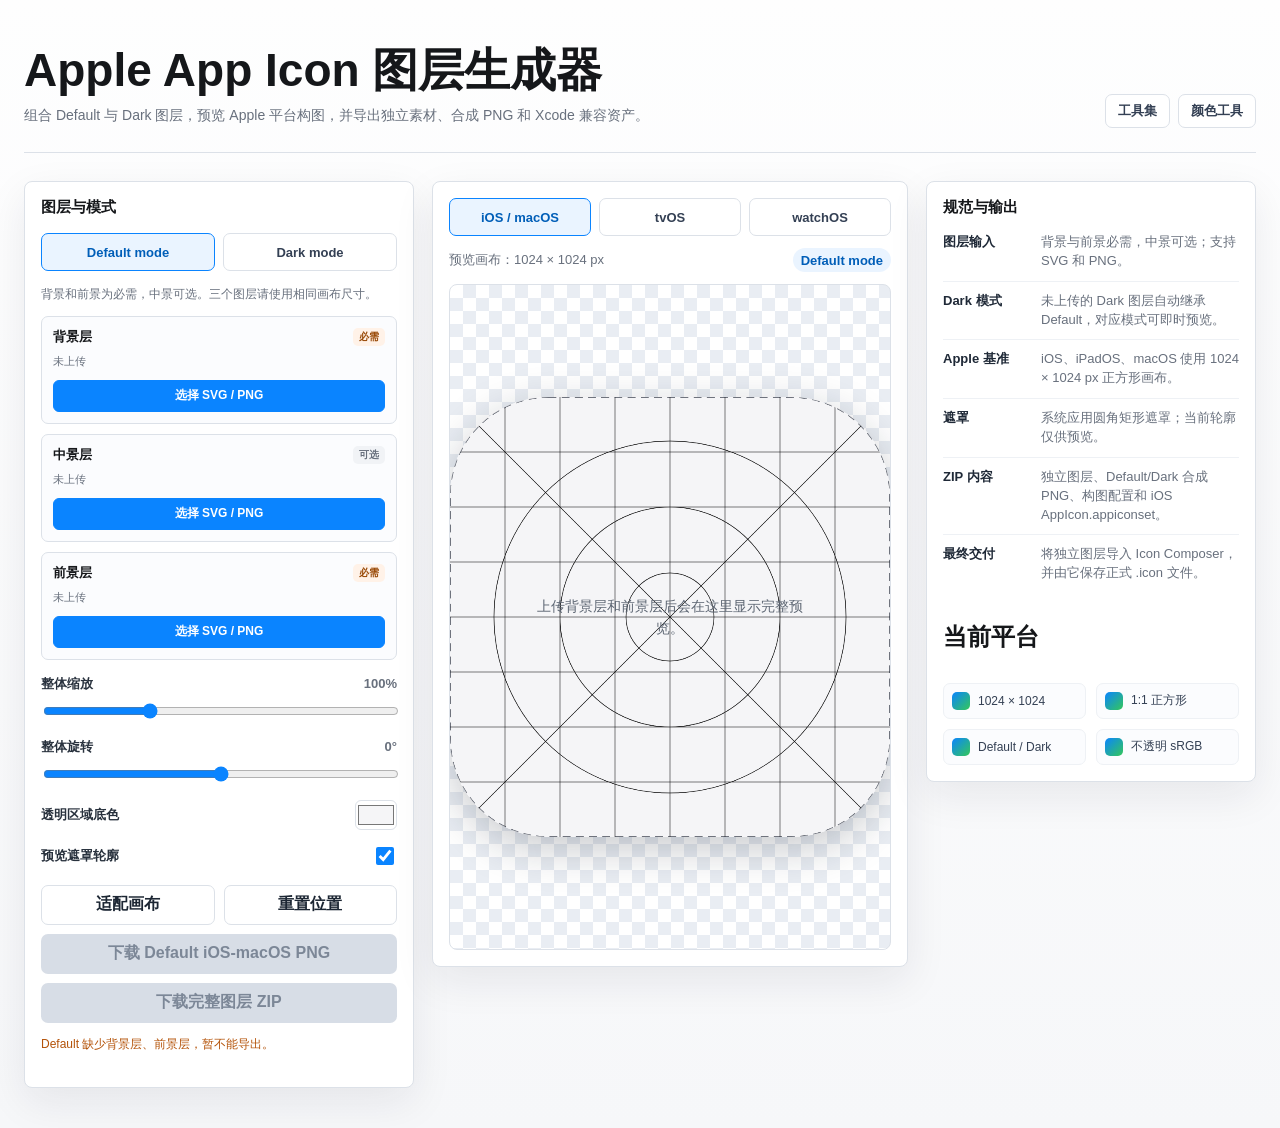
==== codex/index.html @ 93bfdae6 "Add layered Apple icon export workflow" ====
<!doctype html>
<html lang="zh-CN">
<head>
  <meta charset="utf-8">
  <meta name="viewport" content="width=device-width, initial-scale=1">
  <title>Apple App Icon 图层生成器</title>
  <style>
    :root {
      color-scheme: light;
      --bg: #f6f7f9;
      --panel: #ffffff;
      --text: #15171a;
      --muted: #68707d;
      --line: #dce1e8;
      --soft-line: #eef1f5;
      --accent: #0a84ff;
      --accent-dark: #0067d5;
      --accent-soft: #eaf4ff;
      --success: #18733c;
      --warn: #b45309;
      --radius: 8px;
      --shadow: 0 14px 42px rgba(20, 31, 49, 0.08);
    }

    * {
      box-sizing: border-box;
    }

    body {
      margin: 0;
      min-height: 100vh;
      overflow-x: hidden;
      background:
        linear-gradient(180deg, rgba(255, 255, 255, 0.88), rgba(246, 247, 249, 0.98)),
        var(--bg);
      color: var(--text);
      font-family: -apple-system, BlinkMacSystemFont, "SF Pro Text", "PingFang SC", "Segoe UI", sans-serif;
    }

    button,
    input {
      font: inherit;
    }

    button:focus-visible,
    input:focus-visible,
    label:has(input:focus-visible) {
      outline: 3px solid rgba(10, 132, 255, 0.28);
      outline-offset: 2px;
    }

    a {
      color: inherit;
      text-decoration: none;
    }

    .page {
      max-width: 1480px;
      margin: 0 auto;
      padding: 28px 24px 40px;
    }

    .topbar {
      display: flex;
      align-items: flex-end;
      justify-content: space-between;
      gap: 20px;
      padding: 18px 0 24px;
      border-bottom: 1px solid var(--line);
    }

    .brand h1 {
      margin: 0;
      font-size: clamp(28px, 4vw, 46px);
      line-height: 1.05;
      letter-spacing: 0;
    }

    .brand p {
      max-width: 820px;
      margin: 10px 0 0;
      color: var(--muted);
      font-size: 14px;
      line-height: 1.7;
    }

    .nav {
      display: flex;
      flex-wrap: wrap;
      justify-content: flex-end;
      gap: 8px;
    }

    .nav a {
      display: inline-flex;
      align-items: center;
      min-height: 34px;
      padding: 7px 12px;
      border: 1px solid var(--line);
      border-radius: 7px;
      background: var(--panel);
      color: #344054;
      font-size: 13px;
      font-weight: 650;
    }

    .nav a:hover {
      border-color: rgba(10, 132, 255, 0.42);
      color: var(--accent-dark);
    }

    .layout {
      display: grid;
      grid-template-columns: minmax(330px, 390px) minmax(430px, 1fr) minmax(280px, 330px);
      gap: 18px;
      align-items: start;
      padding-top: 28px;
    }

    .layout > *,
    .panel,
    .panel-body,
    .appearance-tabs,
    .platform-tabs,
    .layer-card,
    .layer-actions {
      min-width: 0;
    }

    .panel {
      border: 1px solid var(--line);
      border-radius: var(--radius);
      background: var(--panel);
      box-shadow: var(--shadow);
    }

    .panel > h2 {
      margin: 0;
      padding: 16px 16px 0;
      font-size: 15px;
      letter-spacing: 0;
    }

    .panel-body {
      padding: 16px;
    }

    .appearance-tabs,
    .platform-tabs {
      display: grid;
      gap: 8px;
    }

    .appearance-tabs {
      grid-template-columns: repeat(2, minmax(0, 1fr));
      margin-bottom: 14px;
    }

    .platform-tabs {
      grid-template-columns: repeat(3, minmax(0, 1fr));
      margin-bottom: 12px;
    }

    .tab-button {
      min-height: 38px;
      padding: 7px 8px;
      border: 1px solid var(--line);
      border-radius: 7px;
      background: var(--panel);
      color: #344054;
      cursor: pointer;
      font-size: 13px;
      font-weight: 720;
    }

    .tab-button.active {
      border-color: var(--accent);
      background: var(--accent-soft);
      color: #005eb8;
    }

    .mode-note {
      margin: 0 0 12px;
      color: var(--muted);
      font-size: 12px;
      line-height: 1.55;
    }

    .mode-panel[hidden] {
      display: none;
    }

    .layer-list {
      display: grid;
      gap: 10px;
    }

    .layer-card {
      padding: 11px;
      border: 1px solid var(--line);
      border-radius: 7px;
      background: #fbfcfe;
    }

    .layer-card.has-file {
      border-color: rgba(24, 115, 60, 0.32);
      background: #f7fcf8;
    }

    .layer-card.inherited {
      border-color: rgba(10, 132, 255, 0.28);
      background: #f6faff;
    }

    .layer-head,
    .layer-actions,
    .control-row,
    .switch-row,
    .color-row,
    .stage-toolbar {
      display: flex;
      align-items: center;
      justify-content: space-between;
      gap: 10px;
    }

    .layer-head strong {
      font-size: 13px;
    }

    .requirement {
      padding: 2px 6px;
      border-radius: 5px;
      background: #f1f3f6;
      color: var(--muted);
      font-size: 10px;
      font-weight: 700;
    }

    .requirement.required {
      background: #fff2e8;
      color: #9a4b09;
    }

    .layer-meta {
      min-height: 18px;
      margin: 7px 0 9px;
      overflow: hidden;
      color: var(--muted);
      font-size: 11px;
      line-height: 1.5;
      text-overflow: ellipsis;
      white-space: nowrap;
    }

    .layer-picker,
    .clear-layer {
      display: inline-flex;
      align-items: center;
      justify-content: center;
      min-height: 32px;
      padding: 6px 10px;
      border-radius: 6px;
      cursor: pointer;
      font-size: 12px;
      font-weight: 700;
    }

    .layer-picker {
      flex: 1;
      min-width: 0;
      border: 1px solid var(--accent);
      background: var(--accent);
      color: #fff;
    }

    .clear-layer {
      border: 1px solid var(--line);
      background: var(--panel);
      color: #344054;
    }

    .layer-picker span {
      overflow: hidden;
      text-overflow: ellipsis;
      white-space: nowrap;
    }

    .clear-layer[hidden] {
      display: none;
    }

    .file-input {
      position: absolute;
      inline-size: 1px;
      block-size: 1px;
      opacity: 0;
      pointer-events: none;
    }

    .control {
      margin-top: 15px;
    }

    .control-row,
    .switch-row,
    .color-row {
      color: #28313d;
      font-size: 13px;
      font-weight: 650;
    }

    .control-row {
      margin-bottom: 8px;
    }

    .control-row output {
      color: var(--muted);
      font-variant-numeric: tabular-nums;
      font-weight: 560;
    }

    input[type="range"] {
      width: 100%;
      accent-color: var(--accent);
    }

    input[type="color"] {
      width: 42px;
      height: 30px;
      padding: 0;
      border: 1px solid var(--line);
      border-radius: 6px;
      background: transparent;
    }

    .switch-row,
    .color-row {
      margin-top: 14px;
    }

    .switch-row input {
      width: 18px;
      height: 18px;
      accent-color: var(--accent);
    }

    .actions {
      display: grid;
      gap: 9px;
      margin-top: 17px;
    }

    .button {
      display: inline-flex;
      align-items: center;
      justify-content: center;
      min-height: 40px;
      padding: 8px 12px;
      border: 1px solid var(--accent);
      border-radius: 7px;
      background: var(--accent);
      color: #fff;
      cursor: pointer;
      font-weight: 750;
      transition: transform 120ms ease, background 120ms ease, border-color 120ms ease;
    }

    .button:hover {
      background: var(--accent-dark);
    }

    .button:active {
      transform: translateY(1px);
    }

    .button.secondary {
      border-color: var(--line);
      background: var(--panel);
      color: #1c2633;
    }

    .button.secondary:hover {
      background: #f4f6f9;
    }

    .button:disabled {
      border-color: transparent;
      background: #d7dde6;
      color: #7c8797;
      cursor: not-allowed;
      transform: none;
    }

    .button-row {
      display: grid;
      grid-template-columns: repeat(2, minmax(0, 1fr));
      gap: 9px;
    }

    .status {
      min-height: 36px;
      margin: 12px 0 0;
      color: var(--muted);
      font-size: 12px;
      line-height: 1.5;
    }

    .status[data-tone="warning"] {
      color: var(--warn);
    }

    .status[data-tone="success"] {
      color: var(--success);
    }

    .stage-panel {
      padding: 16px;
    }

    .stage-toolbar {
      margin-bottom: 12px;
      color: var(--muted);
      font-size: 13px;
    }

    .mode-indicator {
      display: inline-flex;
      align-items: center;
      min-height: 24px;
      padding: 3px 8px;
      border-radius: 999px;
      background: var(--accent-soft);
      color: #005eb8;
      font-weight: 700;
    }

    .mode-indicator.dark {
      background: #25262a;
      color: #fff;
    }

    .stage-shell {
      display: grid;
      min-height: min(74vh, 820px);
      place-items: center;
      overflow: hidden;
      border: 1px solid var(--line);
      border-radius: var(--radius);
      background:
        linear-gradient(45deg, #e9edf3 25%, transparent 25%),
        linear-gradient(-45deg, #e9edf3 25%, transparent 25%),
        linear-gradient(45deg, transparent 75%, #e9edf3 75%),
        linear-gradient(-45deg, transparent 75%, #e9edf3 75%);
      background-position: 0 0, 0 13px, 13px -13px, -13px 0;
      background-size: 26px 26px;
      touch-action: none;
    }

    .stage-wrap {
      position: relative;
      display: grid;
      width: 100%;
      place-items: center;
    }

    canvas {
      display: block;
      width: min(100%, 74vh);
      max-width: 820px;
      aspect-ratio: 1;
      border-radius: 22.37%;
      background: #fff;
      box-shadow: 0 12px 44px rgba(17, 24, 39, 0.23);
      cursor: grab;
    }

    canvas:active {
      cursor: grabbing;
    }

    .empty-state {
      position: absolute;
      max-width: 300px;
      padding: 12px;
      color: #5d6673;
      font-size: 14px;
      line-height: 1.6;
      text-align: center;
      pointer-events: none;
    }

    .spec-list,
    .size-list {
      display: grid;
      gap: 10px;
      margin: 0;
      padding: 0;
      list-style: none;
    }

    .spec-list li {
      display: grid;
      grid-template-columns: 88px 1fr;
      gap: 10px;
      padding-bottom: 10px;
      border-bottom: 1px solid var(--soft-line);
      font-size: 13px;
      line-height: 1.45;
    }

    .spec-list li:last-child {
      padding-bottom: 0;
      border-bottom: 0;
    }

    .spec-list b {
      color: #1f2937;
    }

    .spec-list span {
      color: var(--muted);
    }

    .subsection-title {
      padding: 18px 0 10px;
    }

    .size-list {
      grid-template-columns: repeat(2, minmax(0, 1fr));
    }

    .size-pill {
      display: flex;
      align-items: center;
      gap: 8px;
      min-width: 0;
      padding: 8px;
      border: 1px solid var(--soft-line);
      border-radius: 7px;
      background: #fbfcfe;
      color: #344054;
      font-size: 12px;
    }

    .size-dot {
      flex: 0 0 18px;
      width: 18px;
      height: 18px;
      border-radius: 5px;
      background: linear-gradient(135deg, #0a84ff, #34c759);
    }

    .size-pill span {
      overflow-wrap: anywhere;
    }

    @media (max-width: 1160px) {
      .layout {
        grid-template-columns: 360px minmax(420px, 1fr);
      }

      .right-panel {
        grid-column: 1 / -1;
      }
    }

    @media (max-width: 780px) {
      .page {
        padding: 18px 14px 28px;
      }

      .topbar {
        display: block;
      }

      .nav {
        justify-content: flex-start;
        margin-top: 18px;
      }

      .layout {
        grid-template-columns: 1fr;
      }

      .stage-shell {
        min-height: auto;
        padding: 10px;
      }

      canvas {
        width: 100%;
      }
    }

    @media (max-width: 480px) {
      .appearance-tabs,
      .button-row,
      .platform-tabs {
        grid-template-columns: 1fr;
      }

      .stage-toolbar {
        align-items: flex-start;
        flex-direction: column;
      }
    }
  </style>
</head>
<body>
  <main class="page">
    <header class="topbar">
      <div class="brand">
        <h1>Apple App Icon 图层生成器</h1>
        <p>组合 Default 与 Dark 图层，预览 Apple 平台构图，并导出独立素材、合成 PNG 和 Xcode 兼容资产。</p>
      </div>
      <nav class="nav" aria-label="页面导航">
        <a href="tools.html">工具集</a>
        <a href="color.html">颜色工具</a>
      </nav>
    </header>

    <section class="layout" aria-label="图标生成工具">
      <aside class="panel">
        <h2>图层与模式</h2>
        <div class="panel-body">
          <div class="appearance-tabs" role="tablist" aria-label="选择图标模式">
            <button class="tab-button appearance-tab active" type="button" role="tab" aria-selected="true" aria-controls="defaultPanel" data-mode="default">Default mode</button>
            <button class="tab-button appearance-tab" type="button" role="tab" aria-selected="false" aria-controls="darkPanel" data-mode="dark">Dark mode</button>
          </div>

          <section class="mode-panel" id="defaultPanel" role="tabpanel">
            <p class="mode-note">背景和前景为必需，中景可选。三个图层请使用相同画布尺寸。</p>
            <div class="layer-list">
              <div class="layer-card" data-card-mode="default" data-card-layer="background">
                <div class="layer-head">
                  <strong>背景层</strong>
                  <span class="requirement required">必需</span>
                </div>
                <p class="layer-meta">未上传</p>
                <div class="layer-actions">
                  <label class="layer-picker">
                    <span>选择 SVG / PNG</span>
                    <input class="file-input" type="file" accept=".svg,.png,image/svg+xml,image/png" data-mode="default" data-layer="background">
                  </label>
                  <button class="clear-layer" type="button" data-clear-mode="default" data-clear-layer="background" hidden>清除</button>
                </div>
              </div>

              <div class="layer-card" data-card-mode="default" data-card-layer="middle">
                <div class="layer-head">
                  <strong>中景层</strong>
                  <span class="requirement">可选</span>
                </div>
                <p class="layer-meta">未上传</p>
                <div class="layer-actions">
                  <label class="layer-picker">
                    <span>选择 SVG / PNG</span>
                    <input class="file-input" type="file" accept=".svg,.png,image/svg+xml,image/png" data-mode="default" data-layer="middle">
                  </label>
                  <button class="clear-layer" type="button" data-clear-mode="default" data-clear-layer="middle" hidden>清除</button>
                </div>
              </div>

              <div class="layer-card" data-card-mode="default" data-card-layer="foreground">
                <div class="layer-head">
                  <strong>前景层</strong>
                  <span class="requirement required">必需</span>
                </div>
                <p class="layer-meta">未上传</p>
                <div class="layer-actions">
                  <label class="layer-picker">
                    <span>选择 SVG / PNG</span>
                    <input class="file-input" type="file" accept=".svg,.png,image/svg+xml,image/png" data-mode="default" data-layer="foreground">
                  </label>
                  <button class="clear-layer" type="button" data-clear-mode="default" data-clear-layer="foreground" hidden>清除</button>
                </div>
              </div>
            </div>
          </section>

          <section class="mode-panel" id="darkPanel" role="tabpanel" hidden>
            <p class="mode-note">Dark 默认继承 Default。只需上传需要替换的图层，背景和前景的有效素材仍保持必需。</p>
            <div class="layer-list">
              <div class="layer-card" data-card-mode="dark" data-card-layer="background">
                <div class="layer-head">
                  <strong>背景层</strong>
                  <span class="requirement required">必需 · 可继承</span>
                </div>
                <p class="layer-meta">等待 Default 背景层</p>
                <div class="layer-actions">
                  <label class="layer-picker">
                    <span>上传 Dark 覆盖</span>
                    <input class="file-input" type="file" accept=".svg,.png,image/svg+xml,image/png" data-mode="dark" data-layer="background">
                  </label>
                  <button class="clear-layer" type="button" data-clear-mode="dark" data-clear-layer="background" hidden>恢复继承</button>
                </div>
              </div>

              <div class="layer-card" data-card-mode="dark" data-card-layer="middle">
                <div class="layer-head">
                  <strong>中景层</strong>
                  <span class="requirement">可选 · 可继承</span>
                </div>
                <p class="layer-meta">Default 未提供中景层</p>
                <div class="layer-actions">
                  <label class="layer-picker">
                    <span>上传 Dark 覆盖</span>
                    <input class="file-input" type="file" accept=".svg,.png,image/svg+xml,image/png" data-mode="dark" data-layer="middle">
                  </label>
                  <button class="clear-layer" type="button" data-clear-mode="dark" data-clear-layer="middle" hidden>恢复继承</button>
                </div>
              </div>

              <div class="layer-card" data-card-mode="dark" data-card-layer="foreground">
                <div class="layer-head">
                  <strong>前景层</strong>
                  <span class="requirement required">必需 · 可继承</span>
                </div>
                <p class="layer-meta">等待 Default 前景层</p>
                <div class="layer-actions">
                  <label class="layer-picker">
                    <span>上传 Dark 覆盖</span>
                    <input class="file-input" type="file" accept=".svg,.png,image/svg+xml,image/png" data-mode="dark" data-layer="foreground">
                  </label>
                  <button class="clear-layer" type="button" data-clear-mode="dark" data-clear-layer="foreground" hidden>恢复继承</button>
                </div>
              </div>
            </div>
          </section>

          <div class="control">
            <div class="control-row">
              <label for="scale">整体缩放</label>
              <output id="scaleValue">100%</output>
            </div>
            <input id="scale" type="range" min="10" max="320" value="100">
          </div>

          <div class="control">
            <div class="control-row">
              <label for="rotation">整体旋转</label>
              <output id="rotationValue">0°</output>
            </div>
            <input id="rotation" type="range" min="-180" max="180" value="0">
          </div>

          <div class="color-row">
            <label for="backgroundColor">透明区域底色</label>
            <input id="backgroundColor" type="color" value="#f5f5f7">
          </div>

          <label class="switch-row">
            <span>预览遮罩轮廓</span>
            <input id="maskPreview" type="checkbox" checked>
          </label>

          <div class="actions">
            <div class="button-row">
              <button class="button secondary" id="fitButton" type="button">适配画布</button>
              <button class="button secondary" id="resetButton" type="button">重置位置</button>
            </div>
            <button class="button secondary" id="downloadPng" type="button" disabled>下载当前预览 PNG</button>
            <button class="button" id="downloadZip" type="button" disabled>下载完整图层 ZIP</button>
          </div>

          <p class="status" id="status" aria-live="polite">请上传 Default 背景层和前景层。</p>
        </div>
      </aside>

      <section class="panel stage-panel" aria-label="图标预览">
        <div class="platform-tabs" role="tablist" aria-label="选择平台">
          <button class="tab-button platform-tab active" type="button" data-platform="ios" role="tab" aria-selected="true">iOS / macOS</button>
          <button class="tab-button platform-tab" type="button" data-platform="tvos" role="tab" aria-selected="false">tvOS</button>
          <button class="tab-button platform-tab" type="button" data-platform="watchos" role="tab" aria-selected="false">watchOS</button>
        </div>
        <div class="stage-toolbar">
          <span id="stageSize">预览画布：1024 × 1024 px</span>
          <span class="mode-indicator" id="modeIndicator">Default mode</span>
        </div>
        <div class="stage-shell">
          <div class="stage-wrap">
            <canvas id="previewCanvas" width="1024" height="1024" aria-label="Default mode 图标预览"></canvas>
            <div class="empty-state" id="emptyState">上传背景层和前景层后会在这里显示完整预览。</div>
          </div>
        </div>
      </section>

      <aside class="panel right-panel">
        <h2>规范与输出</h2>
        <div class="panel-body">
          <ul class="spec-list">
            <li><b>图层输入</b><span>背景与前景必需，中景可选；支持 SVG 和 PNG。</span></li>
            <li><b>Dark 模式</b><span>未上传的 Dark 图层自动继承 Default，对应模式可即时预览。</span></li>
            <li><b>Apple 基准</b><span id="specBase">iOS、iPadOS、macOS 使用 1024 × 1024 px 正方形画布。</span></li>
            <li><b>遮罩</b><span id="specMask">轮廓仅供构图预览，导出文件不包含遮罩。</span></li>
            <li><b>ZIP 内容</b><span>独立图层、Default/Dark 合成 PNG、构图配置和 iOS AppIcon.appiconset。</span></li>
            <li><b>最终交付</b><span>将独立图层导入 Icon Composer，并由它保存正式 .icon 文件。</span></li>
          </ul>

          <h2 class="subsection-title">当前平台</h2>
          <ul class="size-list" id="sizeList"></ul>
        </div>
      </aside>
    </section>
  </main>

  <script id="icon-core">
    (function initializeIconCore(root) {
      const EPSILON = 1e-7;
      const MODE_IDS = Object.freeze(['default', 'dark']);
      const LAYER_IDS = Object.freeze(['background', 'middle', 'foreground']);

      function radians(degrees) {
        return degrees * Math.PI / 180;
      }

      function coverScaleForRotation(imageWidth, imageHeight, canvasWidth, canvasHeight, rotation) {
        if ([imageWidth, imageHeight, canvasWidth, canvasHeight].some((value) => !Number.isFinite(value) || value <= 0)) {
          throw new TypeError('Image and canvas dimensions must be positive finite numbers.');
        }

        const angle = radians(rotation);
        const cosine = Math.abs(Math.cos(angle));
        const sine = Math.abs(Math.sin(angle));
        const widthScale = (canvasWidth * cosine + canvasHeight * sine) / imageWidth;
        const heightScale = (canvasWidth * sine + canvasHeight * cosine) / imageHeight;
        return Math.max(widthScale, heightScale);
      }

      function coverageMargins({
        imageWidth,
        imageHeight,
        canvasWidth,
        canvasHeight,
        rotation,
        imageScale,
        offsetX = 0,
        offsetY = 0
      }) {
        const angle = radians(rotation);
        const cosine = Math.cos(angle);
        const sine = Math.sin(angle);
        const projectedOffsetX = cosine * offsetX + sine * offsetY;
        const projectedOffsetY = -sine * offsetX + cosine * offsetY;
        const requiredHalfWidth = (canvasWidth * Math.abs(cosine) + canvasHeight * Math.abs(sine)) / 2;
        const requiredHalfHeight = (canvasWidth * Math.abs(sine) + canvasHeight * Math.abs(cosine)) / 2;

        return {
          horizontal: imageWidth * imageScale / 2 - requiredHalfWidth - Math.abs(projectedOffsetX),
          vertical: imageHeight * imageScale / 2 - requiredHalfHeight - Math.abs(projectedOffsetY)
        };
      }

      function sourceCropPercent(imageWidth, imageHeight, canvasWidth, canvasHeight) {
        const scale = Math.max(canvasWidth / imageWidth, canvasHeight / imageHeight);
        const visibleWidth = Math.min(imageWidth, canvasWidth / scale);
        const visibleHeight = Math.min(imageHeight, canvasHeight / scale);
        return Math.max(0, 1 - visibleWidth * visibleHeight / (imageWidth * imageHeight));
      }

      function sanitizeBaseName(fileName) {
        const withoutExtension = String(fileName || '').replace(/\.[^.]+$/, '');
        const normalized = withoutExtension
          .normalize('NFKC')
          .replace(/[\\/\u0000-\u001f\u007f]+/g, '-')
          .replace(/\.{2,}/g, '.')
          .replace(/^[-.\s]+|[-.\s]+$/g, '')
          .slice(0, 80);
        return normalized || 'app-icon';
      }

      function extensionForImage(file) {
        const name = String(file?.name || '').toLowerCase();
        const type = String(file?.type || '').toLowerCase();
        if (type === 'image/svg+xml' || name.endsWith('.svg')) return 'svg';
        if (type === 'image/png' || name.endsWith('.png')) return 'png';
        return null;
      }

      function resolveLayer(sources, mode, layer) {
        const direct = sources?.[mode]?.[layer] || null;
        if (direct || mode === 'default') return direct;
        return sources?.default?.[layer] || null;
      }

      function requiredLayersReady(sources) {
        return Boolean(sources?.default?.background && sources?.default?.foreground);
      }

      function iosContentsJson() {
        return {
          images: [
            {
              filename: 'AppIcon-Default-1024.png',
              idiom: 'universal',
              platform: 'ios',
              size: '1024x1024'
            },
            {
              appearances: [
                {
                  appearance: 'luminosity',
                  value: 'dark'
                }
              ],
              filename: 'AppIcon-Dark-1024.png',
              idiom: 'universal',
              platform: 'ios',
              size: '1024x1024'
            }
          ],
          info: {
            author: 'xcode',
            version: 1
          }
        };
      }

      function pngUsesTransparency(bytes) {
        const signature = [137, 80, 78, 71, 13, 10, 26, 10];
        if (!(bytes instanceof Uint8Array) || bytes.length < 33 || signature.some((value, index) => bytes[index] !== value)) {
          throw new TypeError('Invalid PNG data.');
        }

        const colorType = bytes[25];
        if (colorType === 4 || colorType === 6) return true;

        const view = new DataView(bytes.buffer, bytes.byteOffset, bytes.byteLength);
        let offset = 8;
        while (offset + 12 <= bytes.length) {
          const length = view.getUint32(offset);
          if (offset + 12 + length > bytes.length) {
            throw new TypeError('Invalid PNG chunk length.');
          }
          const type = String.fromCharCode(bytes[offset + 4], bytes[offset + 5], bytes[offset + 6], bytes[offset + 7]);
          if (type === 'tRNS') return true;
          if (type === 'IDAT' || type === 'IEND') return false;
          offset += 12 + length;
        }

        throw new TypeError('Incomplete PNG data.');
      }

      function assertPlatformRatios(platforms) {
        const expectations = {
          ios: [1, 1],
          tvos: [5, 3],
          watchos: [1, 1]
        };

        Object.entries(expectations).forEach(([id, [ratioWidth, ratioHeight]]) => {
          const platform = platforms[id];
          if (!platform || Math.abs(platform.width * ratioHeight - platform.height * ratioWidth) > EPSILON) {
            throw new Error(`${id} canvas ratio is invalid.`);
          }
        });
      }

      const api = Object.freeze({
        EPSILON,
        LAYER_IDS,
        MODE_IDS,
        assertPlatformRatios,
        coverageMargins,
        coverScaleForRotation,
        extensionForImage,
        iosContentsJson,
        pngUsesTransparency,
        requiredLayersReady,
        resolveLayer,
        sanitizeBaseName,
        sourceCropPercent
      });

      if (root) {
        root.IconCore = api;
      }
    })(typeof window === 'object' ? window : null);
  </script>

  <script id="icon-app">
    const {
      EPSILON,
      LAYER_IDS,
      MODE_IDS,
      assertPlatformRatios,
      coverageMargins,
      coverScaleForRotation,
      extensionForImage,
      iosContentsJson,
      pngUsesTransparency,
      requiredLayersReady,
      resolveLayer,
      sanitizeBaseName,
      sourceCropPercent
    } = window.IconCore;

    function canvasContext(target, opaque = false) {
      const context = target.getContext('2d', { alpha: !opaque, colorSpace: 'srgb' });
      if (!context) {
        throw new Error('当前浏览器无法创建 Canvas 2D 上下文。');
      }
      const attributes = context.getContextAttributes?.();
      if (opaque && attributes?.alpha !== false) {
        throw new Error('当前浏览器无法创建不透明 Canvas。');
      }
      if (attributes?.colorSpace && attributes.colorSpace !== 'srgb') {
        throw new Error('当前浏览器无法使用 sRGB Canvas。');
      }
      return context;
    }

    const canvas = document.getElementById('previewCanvas');
    const ctx = canvasContext(canvas, true);
    const appearanceTabs = Array.from(document.querySelectorAll('.appearance-tab'));
    const platformTabs = Array.from(document.querySelectorAll('.platform-tab'));
    const modePanels = Array.from(document.querySelectorAll('.mode-panel'));
    const fileInputs = Array.from(document.querySelectorAll('.file-input'));
    const clearButtons = Array.from(document.querySelectorAll('.clear-layer'));
    const scaleInput = document.getElementById('scale');
    const rotationInput = document.getElementById('rotation');
    const backgroundColorInput = document.getElementById('backgroundColor');
    const maskPreviewInput = document.getElementById('maskPreview');
    const scaleValue = document.getElementById('scaleValue');
    const rotationValue = document.getElementById('rotationValue');
    const statusEl = document.getElementById('status');
    const emptyState = document.getElementById('emptyState');
    const sizeList = document.getElementById('sizeList');
    const stageSize = document.getElementById('stageSize');
    const modeIndicator = document.getElementById('modeIndicator');
    const specBase = document.getElementById('specBase');
    const specMask = document.getElementById('specMask');
    const downloadPngButton = document.getElementById('downloadPng');
    const downloadZipButton = document.getElementById('downloadZip');
    const exportButtons = [downloadPngButton, downloadZipButton];

    const makeTransform = () => ({
      scalePercent: 100,
      rotation: 0,
      offsetX: 0,
      offsetY: 0
    });

    const makePlatformTransforms = () => ({
      ios: makeTransform(),
      tvos: makeTransform(),
      watchos: makeTransform()
    });

    const makeLayerSlots = () => ({
      background: null,
      middle: null,
      foreground: null
    });

    const state = {
      modeId: 'default',
      platformId: 'ios',
      fileName: 'app-icon',
      sources: {
        default: makeLayerSlots(),
        dark: makeLayerSlots()
      },
      transforms: {
        default: makePlatformTransforms(),
        dark: makePlatformTransforms()
      },
      backgroundColors: {
        default: '#f5f5f7',
        dark: '#1c1c1e'
      },
      compositeCache: {
        default: null,
        dark: null
      },
      exporting: false,
      dragging: false,
      lastX: 0,
      lastY: 0
    };

    const platforms = {
      ios: {
        id: 'ios',
        label: 'iOS-macOS',
        width: 1024,
        height: 1024,
        guide: 'square',
        sizeLabels: ['1024 × 1024', '1:1 正方形', 'Default / Dark', '不透明 sRGB'],
        specBase: 'iOS、iPadOS、macOS 使用 1024 × 1024 px 正方形画布。',
        specMask: '系统应用圆角矩形遮罩；当前轮廓仅供预览。'
      },
      tvos: {
        id: 'tvos',
        label: 'tvOS',
        width: 800,
        height: 480,
        guide: 'tvos',
        sizeLabels: ['800 × 480', '5:3 横向', '分层构图参考', '不透明 sRGB'],
        specBase: 'tvOS 使用 800 × 480 px 横向画布；正方形源图会居中裁切。',
        specMask: '系统可能在聚焦时裁切边缘；当前轮廓仅供构图预览。'
      },
      watchos: {
        id: 'watchos',
        label: 'watchOS',
        width: 1088,
        height: 1088,
        guide: 'watchos',
        sizeLabels: ['1088 × 1088', '1:1 正方形', '圆形预览', '不透明 sRGB'],
        specBase: 'watchOS 使用 1088 × 1088 px 正方形设计画布。',
        specMask: '系统应用圆形遮罩；当前轮廓仅供预览。'
      }
    };

    assertPlatformRatios(platforms);

    function currentModeLabel() {
      return state.modeId === 'dark' ? 'Dark' : 'Default';
    }

    function currentPlatform() {
      return platforms[state.platformId];
    }

    function currentTransform() {
      return state.transforms[state.modeId][state.platformId];
    }

    function effectiveLayer(mode, layer) {
      return resolveLayer(state.sources, mode, layer);
    }

    function hasAnyEffectiveLayer(mode) {
      return LAYER_IDS.some((layer) => effectiveLayer(mode, layer));
    }

    function isCompositionReady() {
      return requiredLayersReady(state.sources);
    }

    function sourceArtboard() {
      const preferred = state.sources.default.background || effectiveLayer(state.modeId, 'background');
      if (preferred) {
        return {
          width: preferred.image.naturalWidth,
          height: preferred.image.naturalHeight
        };
      }

      for (const mode of MODE_IDS) {
        for (const layer of LAYER_IDS) {
          const source = effectiveLayer(mode, layer);
          if (source) {
            return {
              width: source.image.naturalWidth,
              height: source.image.naturalHeight
            };
          }
        }
      }

      return {
        width: currentPlatform().width,
        height: currentPlatform().height
      };
    }

    function useHighQualitySmoothing(context) {
      context.imageSmoothingEnabled = true;
      context.imageSmoothingQuality = 'high';
    }

    function invalidateComposites(mode) {
      state.compositeCache[mode] = null;
      if (mode === 'default') {
        state.compositeCache.dark = null;
      }
    }

    function buildComposite(mode) {
      if (state.compositeCache[mode]) {
        return state.compositeCache[mode];
      }

      const artboard = sourceArtboard();
      const output = document.createElement('canvas');
      output.width = artboard.width;
      output.height = artboard.height;
      const outputContext = canvasContext(output, true);
      useHighQualitySmoothing(outputContext);
      outputContext.fillStyle = state.backgroundColors[mode];
      outputContext.fillRect(0, 0, output.width, output.height);

      LAYER_IDS.forEach((layer) => {
        const source = effectiveLayer(mode, layer);
        if (source) {
          outputContext.drawImage(source.image, 0, 0, output.width, output.height);
        }
      });

      state.compositeCache[mode] = output;
      return output;
    }

    function fittedCompositeScale(platform, mode, transform) {
      const artboard = sourceArtboard();
      return coverScaleForRotation(
        artboard.width,
        artboard.height,
        platform.width,
        platform.height,
        transform.rotation
      ) * transform.scalePercent / 100;
    }

    function drawRoundedRect(context, x, y, width, height, radius) {
      const r = Math.min(radius, width / 2, height / 2);
      context.beginPath();
      context.moveTo(x + r, y);
      context.arcTo(x + width, y, x + width, y + height, r);
      context.arcTo(x + width, y + height, x, y + height, r);
      context.arcTo(x, y + height, x, y, r);
      context.arcTo(x, y, x + width, y, r);
      context.closePath();
    }

    function drawGuides(context, width, height, platform) {
      const centerX = width / 2;
      const centerY = height / 2;
      const minSide = Math.min(width, height);
      const gridColumns = platform.guide === 'tvos' ? 14 : 8;
      const gridRows = 8;
      const stepX = width / gridColumns;
      const stepY = height / gridRows;

      context.save();
      context.strokeStyle = 'rgba(0, 0, 0, 0.76)';
      context.lineWidth = Math.max(2, minSide / 512);

      for (let i = 1; i < gridColumns; i += 1) {
        context.beginPath();
        context.moveTo(i * stepX, 0);
        context.lineTo(i * stepX, height);
        context.stroke();
      }

      for (let i = 1; i < gridRows; i += 1) {
        context.beginPath();
        context.moveTo(0, i * stepY);
        context.lineTo(width, i * stepY);
        context.stroke();
      }

      context.beginPath();
      context.moveTo(centerX, centerY);
      context.lineTo(0, 0);
      context.moveTo(centerX, centerY);
      context.lineTo(width, 0);
      context.moveTo(centerX, centerY);
      context.lineTo(width, height);
      context.moveTo(centerX, centerY);
      context.lineTo(0, height);
      context.stroke();

      [0.8, 0.5, 0.2].forEach((diameter) => {
        context.beginPath();
        context.arc(centerX, centerY, minSide * diameter / 2, 0, Math.PI * 2);
        context.stroke();
      });

      if (maskPreviewInput.checked) {
        context.save();
        if (platform.guide === 'watchos') {
          context.beginPath();
          context.arc(centerX, centerY, minSide / 2, 0, Math.PI * 2);
          context.closePath();
        } else {
          drawRoundedRect(context, 0, 0, width, height, platform.guide === 'tvos' ? minSide * 0.08 : minSide * 0.2237);
        }
        context.strokeStyle = 'rgba(17, 24, 39, 0.58)';
        context.setLineDash([minSide * 0.018, minSide * 0.012]);
        context.lineWidth = Math.max(2, minSide / 256);
        context.stroke();
        context.restore();
      }

      context.restore();
    }

    function renderIcon({
      mode = state.modeId,
      platform = currentPlatform(),
      width = platform.width,
      height = platform.height,
      withGuides = false
    } = {}) {
      const output = document.createElement('canvas');
      output.width = width;
      output.height = height;
      const outputContext = canvasContext(output, true);
      const transform = state.transforms[mode][platform.id];
      const ratioX = width / platform.width;
      const ratioY = height / platform.height;
      const ratio = Math.min(ratioX, ratioY);
      useHighQualitySmoothing(outputContext);
      outputContext.fillStyle = state.backgroundColors[mode];
      outputContext.fillRect(0, 0, width, height);

      if (hasAnyEffectiveLayer(mode)) {
        const source = buildComposite(mode);
        outputContext.save();
        outputContext.translate(width / 2 + transform.offsetX * ratioX, height / 2 + transform.offsetY * ratioY);
        outputContext.rotate(transform.rotation * Math.PI / 180);
        const imageScale = fittedCompositeScale(platform, mode, transform) * ratio;
        outputContext.scale(imageScale, imageScale);
        outputContext.drawImage(source, -source.width / 2, -source.height / 2);
        outputContext.restore();
      }

      if (withGuides) {
        drawGuides(outputContext, width, height, platform);
      }

      return output;
    }

    function setStatus(message, tone = 'info') {
      statusEl.textContent = message;
      statusEl.dataset.tone = tone;
    }

    function updateLayerCards() {
      document.querySelectorAll('.layer-card').forEach((card) => {
        const mode = card.dataset.cardMode;
        const layer = card.dataset.cardLayer;
        const direct = state.sources[mode][layer];
        const inherited = mode === 'dark' && !direct ? state.sources.default[layer] : null;
        const meta = card.querySelector('.layer-meta');
        const clearButton = card.querySelector('.clear-layer');

        card.classList.toggle('has-file', Boolean(direct));
        card.classList.toggle('inherited', Boolean(inherited));
        clearButton.hidden = !direct;

        if (direct) {
          meta.textContent = `${direct.file.name} · ${direct.image.naturalWidth} × ${direct.image.naturalHeight}`;
        } else if (inherited) {
          meta.textContent = `继承 Default · ${inherited.file.name}`;
        } else if (mode === 'dark') {
          meta.textContent = layer === 'middle' ? 'Default 未提供中景层' : `等待 Default ${layer === 'background' ? '背景' : '前景'}层`;
        } else {
          meta.textContent = '未上传';
        }
      });
    }

    function updateSizeList() {
      sizeList.innerHTML = currentPlatform().sizeLabels.map((label) => `
        <li class="size-pill"><i class="size-dot"></i><span>${label}</span></li>
      `).join('');
    }

    function updateTabs() {
      appearanceTabs.forEach((tab) => {
        const active = tab.dataset.mode === state.modeId;
        tab.classList.toggle('active', active);
        tab.setAttribute('aria-selected', String(active));
        tab.tabIndex = active ? 0 : -1;
      });

      modePanels.forEach((panel) => {
        panel.hidden = panel.id !== `${state.modeId}Panel`;
      });

      platformTabs.forEach((tab) => {
        const active = tab.dataset.platform === state.platformId;
        tab.classList.toggle('active', active);
        tab.setAttribute('aria-selected', String(active));
        tab.tabIndex = active ? 0 : -1;
      });
    }

    function updateSourceStatus() {
      const missing = [];
      if (!state.sources.default.background) missing.push('背景层');
      if (!state.sources.default.foreground) missing.push('前景层');

      if (missing.length) {
        setStatus(`Default 缺少${missing.join('、')}，暂不能导出。`, 'warning');
        return;
      }

      const platform = currentPlatform();
      const mode = state.modeId;
      const transform = currentTransform();
      const artboard = sourceArtboard();
      const imageScale = fittedCompositeScale(platform, mode, transform);
      const baseScale = coverScaleForRotation(
        artboard.width,
        artboard.height,
        platform.width,
        platform.height,
        transform.rotation
      );
      const margins = coverageMargins({
        imageWidth: artboard.width,
        imageHeight: artboard.height,
        canvasWidth: platform.width,
        canvasHeight: platform.height,
        rotation: transform.rotation,
        imageScale,
        offsetX: transform.offsetX,
        offsetY: transform.offsetY
      });
      const cropPercent = sourceCropPercent(
        artboard.width,
        artboard.height,
        platform.width,
        platform.height
      );
      const effectiveSources = LAYER_IDS.map((layer) => effectiveLayer(mode, layer)).filter(Boolean);
      const mismatched = effectiveSources.some((source) => (
        source.image.naturalWidth !== artboard.width || source.image.naturalHeight !== artboard.height
      ));
      const warnings = [];

      if (mismatched) {
        warnings.push('有效图层尺寸不一致，预览已按背景画布对齐');
      }
      if (baseScale > 1 + EPSILON) {
        warnings.push(`当前平台需放大 ${Math.round((baseScale - 1) * 100)}%`);
      }
      if (cropPercent >= 0.1) {
        warnings.push(`当前平台会裁掉约 ${Math.round(cropPercent * 100)}% 源画布`);
      }
      if (margins.horizontal < -EPSILON || margins.vertical < -EPSILON) {
        warnings.push('当前缩放或位置未覆盖整个画布');
      }

      const inheritedCount = mode === 'dark'
        ? LAYER_IDS.filter((layer) => !state.sources.dark[layer] && state.sources.default[layer]).length
        : 0;
      const readyMessage = mode === 'dark' && inheritedCount
        ? `Dark 有 ${inheritedCount} 个图层继承 Default。`
        : `${currentModeLabel()} 图层已就绪。`;
      setStatus(warnings.length ? `${readyMessage}${warnings.join('；')}。` : `${readyMessage}当前构图覆盖完整。`, warnings.length ? 'warning' : 'success');
    }

    function updateExportButtons() {
      exportButtons.forEach((button) => {
        button.disabled = !isCompositionReady() || state.exporting;
      });
    }

    function redraw() {
      const platform = currentPlatform();
      const transform = currentTransform();
      canvas.width = platform.width;
      canvas.height = platform.height;
      canvas.style.aspectRatio = `${platform.width} / ${platform.height}`;
      canvas.style.borderRadius = maskPreviewInput.checked
        ? platform.guide === 'watchos' ? '50%' : platform.guide === 'tvos' ? '7%' : '22.37%'
        : '0';
      canvas.style.width = platform.guide === 'tvos' ? 'min(100%, 92vh)' : 'min(100%, 74vh)';
      canvas.setAttribute('aria-label', `${currentModeLabel()} mode ${platform.label} 图标预览`);
      stageSize.textContent = `预览画布：${platform.width} × ${platform.height} px`;
      modeIndicator.textContent = `${currentModeLabel()} mode`;
      modeIndicator.classList.toggle('dark', state.modeId === 'dark');
      specBase.textContent = platform.specBase;
      specMask.textContent = platform.specMask;
      backgroundColorInput.value = state.backgroundColors[state.modeId];
      scaleInput.value = transform.scalePercent;
      rotationInput.value = transform.rotation;
      scaleValue.textContent = `${transform.scalePercent}%`;
      rotationValue.textContent = `${transform.rotation}°`;
      downloadPngButton.textContent = `下载 ${currentModeLabel()} ${platform.label} PNG`;

      updateTabs();
      updateLayerCards();
      updateSizeList();

      const preview = renderIcon({ mode: state.modeId, platform, withGuides: true });
      useHighQualitySmoothing(ctx);
      ctx.clearRect(0, 0, platform.width, platform.height);
      ctx.drawImage(preview, 0, 0);

      const hasLayers = hasAnyEffectiveLayer(state.modeId);
      emptyState.hidden = hasLayers;
      if (!hasLayers) {
        emptyState.textContent = state.modeId === 'dark'
          ? 'Dark 会继承 Default；请先上传 Default 背景层和前景层。'
          : '上传背景层和前景层后会在这里显示完整预览。';
      }

      updateExportButtons();
      if (!state.exporting) updateSourceStatus();
    }

    function isSupportedLayerFile(file) {
      return Boolean(file && extensionForImage(file));
    }

    function loadLayerFile(mode, layer, file) {
      if (!isSupportedLayerFile(file)) {
        setStatus('仅支持 SVG 或 PNG 图层。', 'warning');
        return;
      }

      const objectUrl = URL.createObjectURL(file);
      const image = new Image();
      image.onload = () => {
        URL.revokeObjectURL(objectUrl);
        state.sources[mode][layer] = {
          file,
          image,
          extension: extensionForImage(file)
        };
        if (mode === 'default' && layer === 'background') {
          state.fileName = sanitizeBaseName(file.name);
          MODE_IDS.forEach((modeId) => {
            Object.keys(platforms).forEach((platformId) => {
              state.transforms[modeId][platformId] = makeTransform();
            });
          });
        }
        invalidateComposites(mode);
        redraw();
      };
      image.onerror = () => {
        URL.revokeObjectURL(objectUrl);
        setStatus('图层读取失败，请确认文件是有效的 SVG 或 PNG。', 'warning');
      };
      image.src = objectUrl;
    }

    function clearLayer(mode, layer) {
      state.sources[mode][layer] = null;
      const input = document.querySelector(`.file-input[data-mode="${mode}"][data-layer="${layer}"]`);
      if (input) input.value = '';
      invalidateComposites(mode);
      redraw();
    }

    function fitCurrent() {
      state.transforms[state.modeId][state.platformId] = makeTransform();
      redraw();
    }

    function resetPosition() {
      const transform = currentTransform();
      transform.offsetX = 0;
      transform.offsetY = 0;
      redraw();
    }

    function canvasPoint(event) {
      const rect = canvas.getBoundingClientRect();
      const platform = currentPlatform();
      return {
        x: (event.clientX - rect.left) * platform.width / rect.width,
        y: (event.clientY - rect.top) * platform.height / rect.height
      };
    }

    function canvasToBlob(sourceCanvas) {
      return new Promise((resolve, reject) => {
        sourceCanvas.toBlob(async (blob) => {
          if (!blob) {
            reject(new Error('浏览器无法编码 PNG。'));
            return;
          }

          try {
            const bytes = new Uint8Array(await blob.arrayBuffer());
            if (pngUsesTransparency(bytes)) {
              reject(new Error('浏览器生成的 PNG 含透明通道，已阻止导出。'));
              return;
            }
            resolve(blob);
          } catch (error) {
            reject(error);
          }
        }, 'image/png');
      });
    }

    function textBlob(text, type = 'application/json;charset=utf-8') {
      return new Blob([text], { type });
    }

    function downloadBlob(blob, filename) {
      const objectUrl = URL.createObjectURL(blob);
      const link = document.createElement('a');
      link.href = objectUrl;
      link.download = filename;
      document.body.appendChild(link);
      link.click();
      link.remove();
      setTimeout(() => URL.revokeObjectURL(objectUrl), 1500);
    }

    function crc32(bytes) {
      let crc = -1;
      for (let i = 0; i < bytes.length; i += 1) {
        crc ^= bytes[i];
        for (let j = 0; j < 8; j += 1) {
          crc = (crc >>> 1) ^ (0xedb88320 & -(crc & 1));
        }
      }
      return (crc ^ -1) >>> 0;
    }

    function uint16(value) {
      return [value & 255, (value >>> 8) & 255];
    }

    function uint32(value) {
      return [value & 255, (value >>> 8) & 255, (value >>> 16) & 255, (value >>> 24) & 255];
    }

    async function createZip(entries) {
      const encoder = new TextEncoder();
      const chunks = [];
      const central = [];
      let offset = 0;

      for (const entry of entries) {
        const nameBytes = encoder.encode(entry.path);
        const data = new Uint8Array(await entry.blob.arrayBuffer());
        const crc = crc32(data);
        const local = new Uint8Array([
          ...uint32(0x04034b50),
          ...uint16(20),
          ...uint16(0x0800),
          ...uint16(0),
          ...uint16(0),
          ...uint16(0),
          ...uint32(crc),
          ...uint32(data.length),
          ...uint32(data.length),
          ...uint16(nameBytes.length),
          ...uint16(0)
        ]);
        chunks.push(local, nameBytes, data);

        const centralHeader = new Uint8Array([
          ...uint32(0x02014b50),
          ...uint16(20),
          ...uint16(20),
          ...uint16(0x0800),
          ...uint16(0),
          ...uint16(0),
          ...uint16(0),
          ...uint32(crc),
          ...uint32(data.length),
          ...uint32(data.length),
          ...uint16(nameBytes.length),
          ...uint16(0),
          ...uint16(0),
          ...uint16(0),
          ...uint16(0),
          ...uint32(0),
          ...uint32(offset)
        ]);
        central.push(centralHeader, nameBytes);
        offset += local.length + nameBytes.length + data.length;
      }

      const centralSize = central.reduce((sum, item) => sum + item.length, 0);
      const end = new Uint8Array([
        ...uint32(0x06054b50),
        ...uint16(0),
        ...uint16(0),
        ...uint16(entries.length),
        ...uint16(entries.length),
        ...uint32(centralSize),
        ...uint32(offset),
        ...uint16(0)
      ]);
      return new Blob([...chunks, ...central, end], { type: 'application/zip' });
    }

    function compositionManifest() {
      const artboard = sourceArtboard();
      const modes = {};

      MODE_IDS.forEach((mode) => {
        modes[mode] = {
          backgroundColor: state.backgroundColors[mode],
          layers: {}
        };
        LAYER_IDS.forEach((layer) => {
          const direct = state.sources[mode][layer];
          const effective = effectiveLayer(mode, layer);
          modes[mode].layers[layer] = effective ? {
            sourceFile: effective.file.name,
            exportedAs: `${String(LAYER_IDS.indexOf(layer) + 1).padStart(2, '0')}-${layer}.${effective.extension}`,
            inheritedFrom: mode === 'dark' && !direct ? 'default' : null,
            width: effective.image.naturalWidth,
            height: effective.image.naturalHeight
          } : null;
        });
      });

      return {
        formatVersion: 1,
        artboard,
        modes,
        platformTransforms: state.transforms,
        note: 'Import the independent SVG or PNG layers into Apple Icon Composer, then save the final .icon file.'
      };
    }

    function layerEntries(prefix) {
      const entries = [];
      MODE_IDS.forEach((mode) => {
        LAYER_IDS.forEach((layer, index) => {
          const source = effectiveLayer(mode, layer);
          if (!source) return;
          const number = String(index + 1).padStart(2, '0');
          const modeName = mode === 'dark' ? 'Dark' : 'Default';
          entries.push({
            path: `${prefix}Layers/${modeName}/${number}-${layer}.${source.extension}`,
            blob: source.file
          });
        });
      });
      return entries;
    }

    async function previewEntries(prefix) {
      const entries = [];
      for (const platform of Object.values(platforms)) {
        for (const mode of MODE_IDS) {
          const modeName = mode === 'dark' ? 'Dark' : 'Default';
          const preview = renderIcon({ mode, platform });
          entries.push({
            path: `${prefix}Previews/${platform.label}/AppIcon-${modeName}-${platform.width}x${platform.height}.png`,
            blob: await canvasToBlob(preview)
          });
        }
      }
      return entries;
    }

    async function xcodeEntries(prefix) {
      const ios = platforms.ios;
      const defaultIcon = renderIcon({ mode: 'default', platform: ios });
      const darkIcon = renderIcon({ mode: 'dark', platform: ios });
      const appIconPrefix = `${prefix}Xcode/iOS/AppIcon.appiconset/`;
      return [
        {
          path: `${appIconPrefix}AppIcon-Default-1024.png`,
          blob: await canvasToBlob(defaultIcon)
        },
        {
          path: `${appIconPrefix}AppIcon-Dark-1024.png`,
          blob: await canvasToBlob(darkIcon)
        },
        {
          path: `${appIconPrefix}Contents.json`,
          blob: textBlob(JSON.stringify(iosContentsJson(), null, 2))
        }
      ];
    }

    async function exportZip() {
      if (!isCompositionReady() || state.exporting) return;
      state.exporting = true;
      updateExportButtons();
      setStatus('正在生成图层和预览 ZIP...');

      try {
        const prefix = `${state.fileName}-apple-icon/`;
        const readme = [
          'Apple App Icon 图层包',
          '',
          'Layers：Default 与 Dark 的独立 SVG/PNG 图层；Dark 未覆盖的图层已复制 Default 素材。',
          'Previews：两个模式在 iOS/macOS、tvOS、watchOS 画布上的不透明 sRGB 合成 PNG。',
          'Xcode/iOS：传统 Asset Catalog 使用的 Default/Dark AppIcon.appiconset。',
          'composition.json：图层来源、继承关系、画布和预览变换。',
          '',
          '如需最新 Liquid Glass .icon 文件，请将 Layers 中的独立素材导入 Apple Icon Composer 后保存。'
        ].join('\n');
        const entries = [
          ...layerEntries(prefix),
          ...(await previewEntries(prefix)),
          ...(await xcodeEntries(prefix)),
          {
            path: `${prefix}composition.json`,
            blob: textBlob(JSON.stringify(compositionManifest(), null, 2))
          },
          {
            path: `${prefix}README.txt`,
            blob: textBlob(`${readme}\n`, 'text/plain;charset=utf-8')
          }
        ];
        const zip = await createZip(entries);
        downloadBlob(zip, `${state.fileName}-apple-icon.zip`);
        setStatus('完整图层 ZIP 已生成。', 'success');
      } catch (error) {
        console.error(error);
        setStatus(`ZIP 生成失败：${error.message}`, 'warning');
      } finally {
        state.exporting = false;
        updateExportButtons();
      }
    }

    function bindRovingTabs(tabs, onSelect) {
      tabs.forEach((tab) => {
        tab.addEventListener('click', () => onSelect(tab));
        tab.addEventListener('keydown', (event) => {
          const currentIndex = tabs.indexOf(tab);
          let nextIndex = currentIndex;

          if (event.key === 'ArrowLeft') {
            nextIndex = (currentIndex - 1 + tabs.length) % tabs.length;
          } else if (event.key === 'ArrowRight') {
            nextIndex = (currentIndex + 1) % tabs.length;
          } else if (event.key === 'Home') {
            nextIndex = 0;
          } else if (event.key === 'End') {
            nextIndex = tabs.length - 1;
          } else {
            return;
          }

          event.preventDefault();
          onSelect(tabs[nextIndex]);
          tabs[nextIndex].focus();
        });
      });
    }

    bindRovingTabs(appearanceTabs, (tab) => {
      state.modeId = tab.dataset.mode;
      redraw();
    });

    bindRovingTabs(platformTabs, (tab) => {
      state.platformId = tab.dataset.platform;
      redraw();
    });

    fileInputs.forEach((input) => {
      input.addEventListener('change', (event) => {
        loadLayerFile(input.dataset.mode, input.dataset.layer, event.target.files[0]);
      });
    });

    clearButtons.forEach((button) => {
      button.addEventListener('click', () => {
        clearLayer(button.dataset.clearMode, button.dataset.clearLayer);
      });
    });

    scaleInput.addEventListener('input', () => {
      currentTransform().scalePercent = Number(scaleInput.value);
      redraw();
    });

    rotationInput.addEventListener('input', () => {
      currentTransform().rotation = Number(rotationInput.value);
      redraw();
    });

    backgroundColorInput.addEventListener('input', () => {
      state.backgroundColors[state.modeId] = backgroundColorInput.value;
      invalidateComposites(state.modeId);
      redraw();
    });

    maskPreviewInput.addEventListener('change', redraw);
    document.getElementById('fitButton').addEventListener('click', fitCurrent);
    document.getElementById('resetButton').addEventListener('click', resetPosition);

    downloadPngButton.addEventListener('click', async () => {
      if (!isCompositionReady() || state.exporting) return;
      state.exporting = true;
      updateExportButtons();
      setStatus('正在生成当前预览 PNG...');

      try {
        const platform = currentPlatform();
        const modeName = currentModeLabel();
        const preview = renderIcon({ mode: state.modeId, platform });
        const blob = await canvasToBlob(preview);
        downloadBlob(blob, `${state.fileName}-AppIcon-${modeName}-${platform.width}x${platform.height}.png`);
        setStatus('当前预览 PNG 已生成。', 'success');
      } catch (error) {
        console.error(error);
        setStatus(`PNG 生成失败：${error.message}`, 'warning');
      } finally {
        state.exporting = false;
        updateExportButtons();
      }
    });

    downloadZipButton.addEventListener('click', exportZip);

    canvas.addEventListener('pointerdown', (event) => {
      if (!hasAnyEffectiveLayer(state.modeId)) return;
      canvas.setPointerCapture(event.pointerId);
      const point = canvasPoint(event);
      state.dragging = true;
      state.lastX = point.x;
      state.lastY = point.y;
    });

    canvas.addEventListener('pointermove', (event) => {
      if (!state.dragging) return;
      const point = canvasPoint(event);
      const transform = currentTransform();
      transform.offsetX += point.x - state.lastX;
      transform.offsetY += point.y - state.lastY;
      state.lastX = point.x;
      state.lastY = point.y;
      redraw();
    });

    canvas.addEventListener('pointerup', () => {
      state.dragging = false;
    });

    canvas.addEventListener('pointercancel', () => {
      state.dragging = false;
    });

    redraw();
  </script>
</body>
</html>
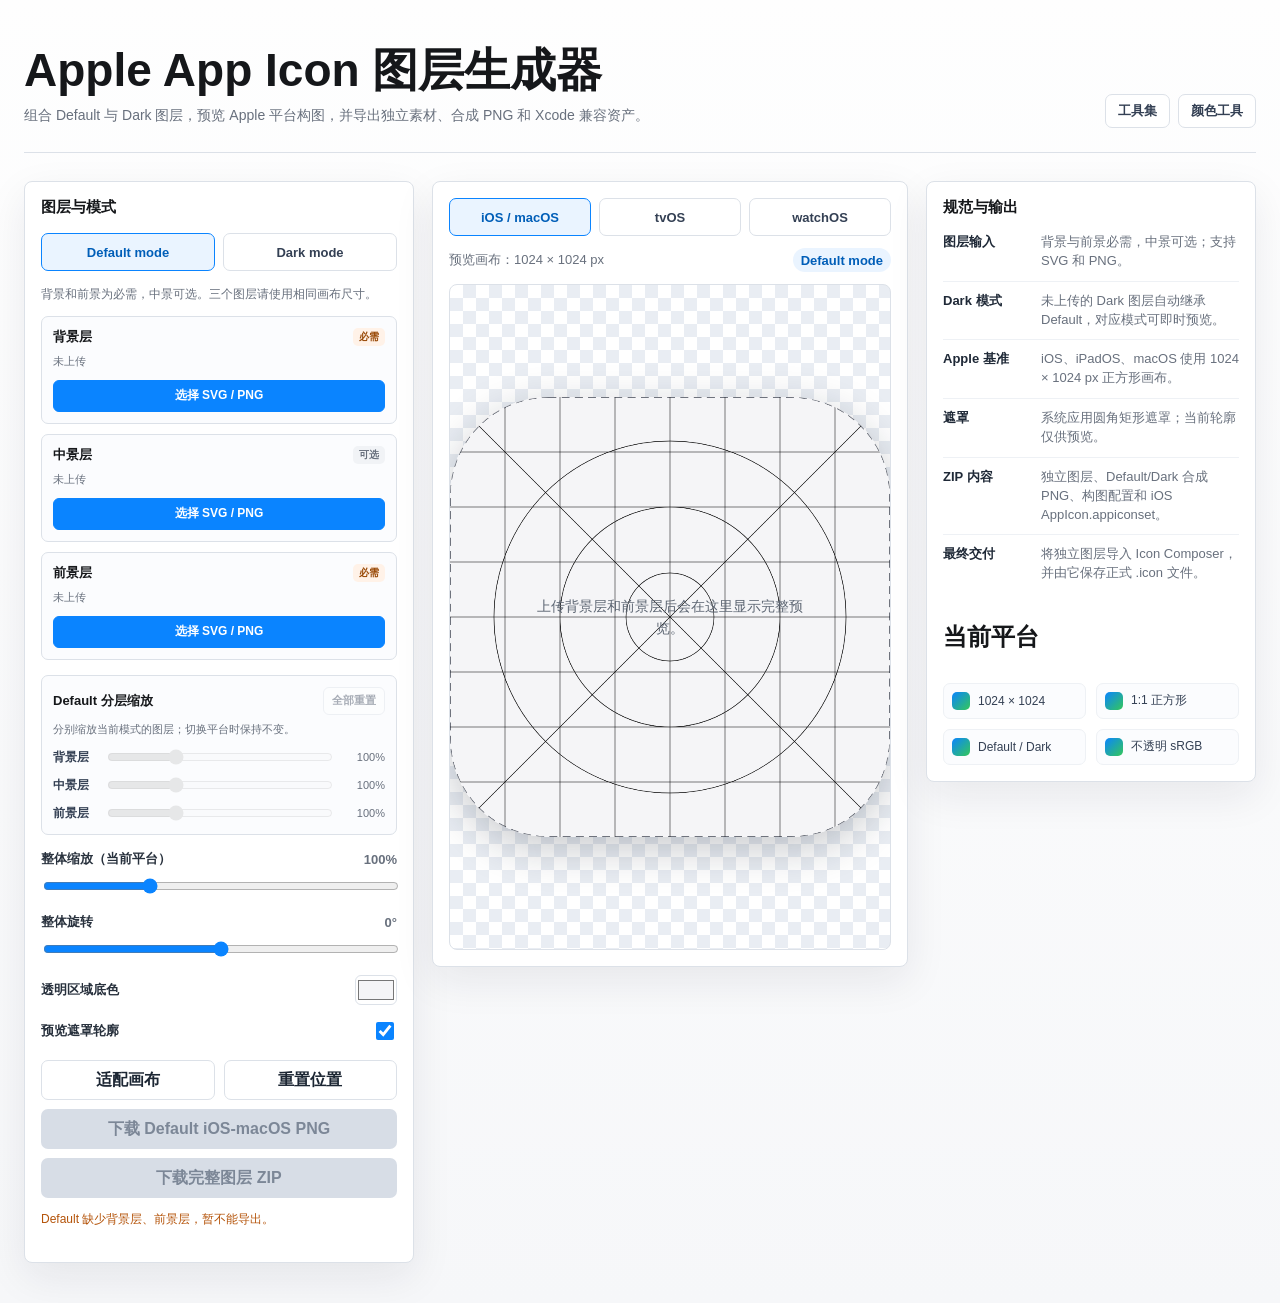
==== commit 49cda283: "Fix independent icon layer scaling" ====
--- a/codex/index.html
+++ b/codex/index.html
@@ -302,6 +302,78 @@
       margin-top: 15px;
     }
 
+    .layer-scale-panel {
+      margin-top: 15px;
+      padding: 11px;
+      border: 1px solid var(--line);
+      border-radius: 7px;
+      background: #fbfcfe;
+    }
+
+    .layer-scale-head,
+    .layer-scale-row {
+      display: flex;
+      align-items: center;
+      gap: 10px;
+    }
+
+    .layer-scale-head {
+      justify-content: space-between;
+    }
+
+    .layer-scale-head strong {
+      font-size: 13px;
+    }
+
+    .layer-scale-reset {
+      min-height: 28px;
+      padding: 4px 8px;
+      border: 1px solid var(--line);
+      border-radius: 6px;
+      background: var(--panel);
+      color: #344054;
+      cursor: pointer;
+      font-size: 11px;
+      font-weight: 700;
+    }
+
+    .layer-scale-note {
+      margin: 6px 0 10px;
+      color: var(--muted);
+      font-size: 11px;
+      line-height: 1.5;
+    }
+
+    .layer-scale-list {
+      display: grid;
+      gap: 8px;
+    }
+
+    .layer-scale-row span {
+      flex: 0 0 42px;
+      color: #344054;
+      font-size: 12px;
+      font-weight: 650;
+    }
+
+    .layer-scale-row input {
+      min-width: 0;
+    }
+
+    .layer-scale-row output {
+      flex: 0 0 40px;
+      color: var(--muted);
+      font-size: 11px;
+      font-variant-numeric: tabular-nums;
+      text-align: right;
+    }
+
+    .layer-scale-row input:disabled,
+    .layer-scale-reset:disabled {
+      cursor: not-allowed;
+      opacity: 0.42;
+    }
+
     .control-row,
     .switch-row,
     .color-row {
@@ -729,9 +801,34 @@
             </div>
           </section>
 
+          <section class="layer-scale-panel" aria-labelledby="layerScaleTitle">
+            <div class="layer-scale-head">
+              <strong id="layerScaleTitle"><span id="layerScaleMode">Default</span> 分层缩放</strong>
+              <button class="layer-scale-reset" id="resetLayerScales" type="button">全部重置</button>
+            </div>
+            <p class="layer-scale-note">分别缩放当前模式的图层；切换平台时保持不变。</p>
+            <div class="layer-scale-list">
+              <label class="layer-scale-row">
+                <span>背景层</span>
+                <input class="layer-scale-input" type="range" min="10" max="320" value="100" data-layer="background">
+                <output class="layer-scale-value" data-layer="background">100%</output>
+              </label>
+              <label class="layer-scale-row">
+                <span>中景层</span>
+                <input class="layer-scale-input" type="range" min="10" max="320" value="100" data-layer="middle" disabled>
+                <output class="layer-scale-value" data-layer="middle">100%</output>
+              </label>
+              <label class="layer-scale-row">
+                <span>前景层</span>
+                <input class="layer-scale-input" type="range" min="10" max="320" value="100" data-layer="foreground">
+                <output class="layer-scale-value" data-layer="foreground">100%</output>
+              </label>
+            </div>
+          </section>
+
           <div class="control">
             <div class="control-row">
-              <label for="scale">整体缩放</label>
+              <label for="scale">整体缩放（当前平台）</label>
               <output id="scaleValue">100%</output>
             </div>
             <input id="scale" type="range" min="10" max="320" value="100">
@@ -857,6 +954,22 @@
         const visibleWidth = Math.min(imageWidth, canvasWidth / scale);
         const visibleHeight = Math.min(imageHeight, canvasHeight / scale);
         return Math.max(0, 1 - visibleWidth * visibleHeight / (imageWidth * imageHeight));
+      }
+
+      function centeredLayerRect(artboardWidth, artboardHeight, scalePercent) {
+        if ([artboardWidth, artboardHeight, scalePercent].some((value) => !Number.isFinite(value) || value <= 0)) {
+          throw new TypeError('Artboard dimensions and layer scale must be positive finite numbers.');
+        }
+
+        const scale = scalePercent / 100;
+        const width = artboardWidth * scale;
+        const height = artboardHeight * scale;
+        return {
+          x: (artboardWidth - width) / 2,
+          y: (artboardHeight - height) / 2,
+          width,
+          height
+        };
       }
 
       function sanitizeBaseName(fileName) {
@@ -962,6 +1075,7 @@
         LAYER_IDS,
         MODE_IDS,
         assertPlatformRatios,
+        centeredLayerRect,
         coverageMargins,
         coverScaleForRotation,
         extensionForImage,
@@ -985,6 +1099,7 @@
       LAYER_IDS,
       MODE_IDS,
       assertPlatformRatios,
+      centeredLayerRect,
       coverageMargins,
       coverScaleForRotation,
       extensionForImage,
@@ -1018,6 +1133,10 @@
     const modePanels = Array.from(document.querySelectorAll('.mode-panel'));
     const fileInputs = Array.from(document.querySelectorAll('.file-input'));
     const clearButtons = Array.from(document.querySelectorAll('.clear-layer'));
+    const layerScaleInputs = Array.from(document.querySelectorAll('.layer-scale-input'));
+    const layerScaleValues = Array.from(document.querySelectorAll('.layer-scale-value'));
+    const layerScaleMode = document.getElementById('layerScaleMode');
+    const resetLayerScalesButton = document.getElementById('resetLayerScales');
     const scaleInput = document.getElementById('scale');
     const rotationInput = document.getElementById('rotation');
     const backgroundColorInput = document.getElementById('backgroundColor');
@@ -1054,6 +1173,12 @@
       foreground: null
     });
 
+    const makeLayerScales = () => ({
+      background: 100,
+      middle: 100,
+      foreground: 100
+    });
+
     const state = {
       modeId: 'default',
       platformId: 'ios',
@@ -1065,6 +1190,10 @@
       transforms: {
         default: makePlatformTransforms(),
         dark: makePlatformTransforms()
+      },
+      layerScales: {
+        default: makeLayerScales(),
+        dark: makeLayerScales()
       },
       backgroundColors: {
         default: '#f5f5f7',
@@ -1127,6 +1256,10 @@
       return state.transforms[state.modeId][state.platformId];
     }
 
+    function currentLayerScales() {
+      return state.layerScales[state.modeId];
+    }
+
     function effectiveLayer(mode, layer) {
       return resolveLayer(state.sources, mode, layer);
     }
@@ -1195,7 +1328,8 @@
       LAYER_IDS.forEach((layer) => {
         const source = effectiveLayer(mode, layer);
         if (source) {
-          outputContext.drawImage(source.image, 0, 0, output.width, output.height);
+          const rect = centeredLayerRect(output.width, output.height, state.layerScales[mode][layer]);
+          outputContext.drawImage(source.image, rect.x, rect.y, rect.width, rect.height);
         }
       });
 
@@ -1353,6 +1487,24 @@
           meta.textContent = '未上传';
         }
       });
+    }
+
+    function updateLayerScaleControls() {
+      const scales = currentLayerScales();
+      layerScaleMode.textContent = currentModeLabel();
+
+      layerScaleInputs.forEach((input) => {
+        const layer = input.dataset.layer;
+        input.value = scales[layer];
+        input.disabled = !effectiveLayer(state.modeId, layer);
+        input.setAttribute('aria-label', `${currentModeLabel()} ${layer === 'background' ? '背景层' : layer === 'middle' ? '中景层' : '前景层'}缩放`);
+      });
+
+      layerScaleValues.forEach((output) => {
+        output.textContent = `${scales[output.dataset.layer]}%`;
+      });
+
+      resetLayerScalesButton.disabled = !hasAnyEffectiveLayer(state.modeId);
     }
 
     function updateSizeList() {
@@ -1478,6 +1630,7 @@
 
       updateTabs();
       updateLayerCards();
+      updateLayerScaleControls();
       updateSizeList();
 
       const preview = renderIcon({ mode: state.modeId, platform, withGuides: true });
@@ -1519,6 +1672,7 @@
         if (mode === 'default' && layer === 'background') {
           state.fileName = sanitizeBaseName(file.name);
           MODE_IDS.forEach((modeId) => {
+            state.layerScales[modeId] = makeLayerScales();
             Object.keys(platforms).forEach((platformId) => {
               state.transforms[modeId][platformId] = makeTransform();
             });
@@ -1698,7 +1852,8 @@
             exportedAs: `${String(LAYER_IDS.indexOf(layer) + 1).padStart(2, '0')}-${layer}.${effective.extension}`,
             inheritedFrom: mode === 'dark' && !direct ? 'default' : null,
             width: effective.image.naturalWidth,
-            height: effective.image.naturalHeight
+            height: effective.image.naturalHeight,
+            scalePercent: state.layerScales[mode][layer]
           } : null;
         });
       });
@@ -1779,7 +1934,7 @@
           'Layers：Default 与 Dark 的独立 SVG/PNG 图层；Dark 未覆盖的图层已复制 Default 素材。',
           'Previews：两个模式在 iOS/macOS、tvOS、watchOS 画布上的不透明 sRGB 合成 PNG。',
           'Xcode/iOS：传统 Asset Catalog 使用的 Default/Dark AppIcon.appiconset。',
-          'composition.json：图层来源、继承关系、画布和预览变换。',
+          'composition.json：图层来源、继承关系、分层缩放、画布和预览变换。',
           '',
           '如需最新 Liquid Glass .icon 文件，请将 Layers 中的独立素材导入 Apple Icon Composer 后保存。'
         ].join('\n');
@@ -1856,6 +2011,20 @@
       });
     });
 
+    layerScaleInputs.forEach((input) => {
+      input.addEventListener('input', () => {
+        currentLayerScales()[input.dataset.layer] = Number(input.value);
+        invalidateComposites(state.modeId);
+        redraw();
+      });
+    });
+
+    resetLayerScalesButton.addEventListener('click', () => {
+      state.layerScales[state.modeId] = makeLayerScales();
+      invalidateComposites(state.modeId);
+      redraw();
+    });
+
     scaleInput.addEventListener('input', () => {
       currentTransform().scalePercent = Number(scaleInput.value);
       redraw();
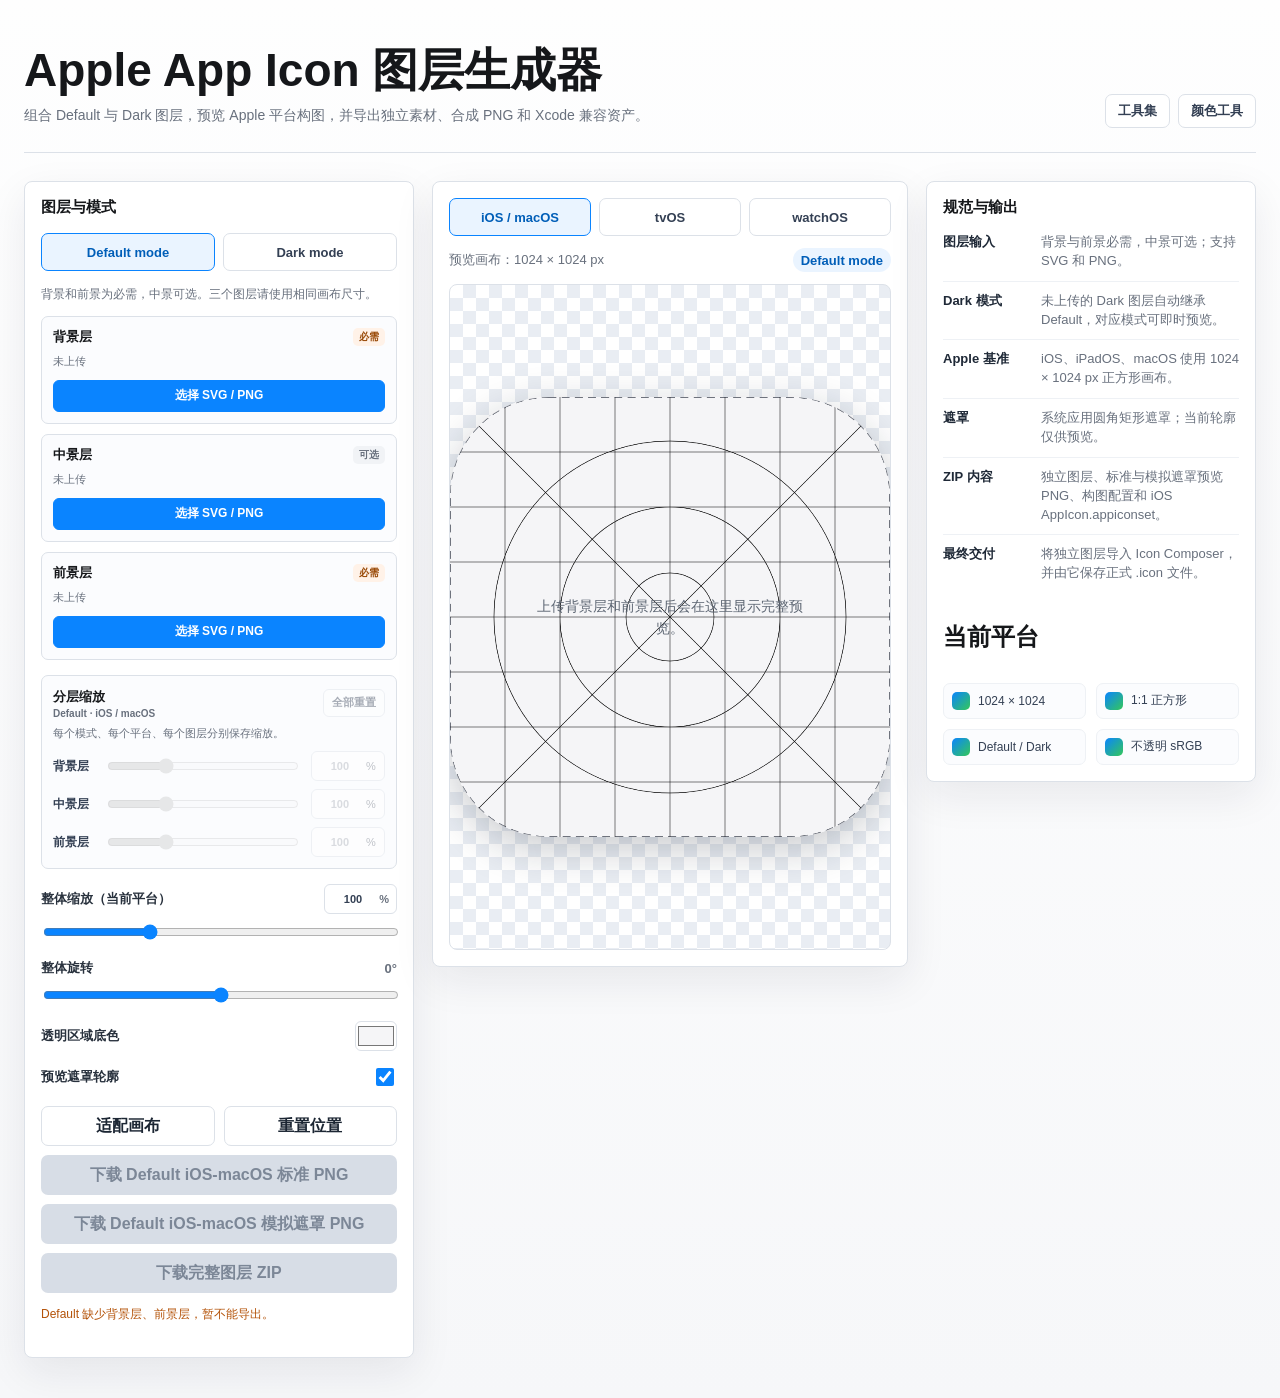
==== commit 6112c5b7: "Fix platform-specific icon composition" ====
--- a/codex/index.html
+++ b/codex/index.html
@@ -325,6 +325,14 @@
       font-size: 13px;
     }
 
+    .layer-scale-context {
+      display: block;
+      margin-top: 2px;
+      color: var(--muted);
+      font-size: 10px;
+      font-weight: 560;
+    }
+
     .layer-scale-reset {
       min-height: 28px;
       padding: 4px 8px;
@@ -349,7 +357,7 @@
       gap: 8px;
     }
 
-    .layer-scale-row span {
+    .layer-scale-name {
       flex: 0 0 42px;
       color: #344054;
       font-size: 12px;
@@ -360,16 +368,46 @@
       min-width: 0;
     }
 
-    .layer-scale-row output {
-      flex: 0 0 40px;
+    .number-field {
+      display: inline-flex;
+      align-items: center;
+      min-height: 30px;
+      border: 1px solid var(--line);
+      border-radius: 6px;
+      background: var(--panel);
       color: var(--muted);
       font-size: 11px;
       font-variant-numeric: tabular-nums;
+    }
+
+    .number-field:focus-within {
+      border-color: var(--accent);
+      box-shadow: 0 0 0 2px var(--accent-soft);
+    }
+
+    .number-field input {
+      width: 54px;
+      padding: 4px 2px 4px 7px;
+      border: 0;
+      outline: 0;
+      background: transparent;
+      color: #344054;
+      font: inherit;
+      font-weight: 650;
       text-align: right;
     }
 
+    .number-field span {
+      padding-right: 7px;
+    }
+
+    .layer-scale-row .number-field {
+      flex: 0 0 74px;
+    }
+
     .layer-scale-row input:disabled,
-    .layer-scale-reset:disabled {
+    .layer-scale-reset:disabled,
+    .number-field:has(input:disabled) {
       cursor: not-allowed;
       opacity: 0.42;
     }
@@ -803,33 +841,48 @@
 
           <section class="layer-scale-panel" aria-labelledby="layerScaleTitle">
             <div class="layer-scale-head">
-              <strong id="layerScaleTitle"><span id="layerScaleMode">Default</span> 分层缩放</strong>
+              <div>
+                <strong id="layerScaleTitle">分层缩放</strong>
+                <span class="layer-scale-context" id="layerScaleContext">Default · iOS / macOS</span>
+              </div>
               <button class="layer-scale-reset" id="resetLayerScales" type="button">全部重置</button>
             </div>
-            <p class="layer-scale-note">分别缩放当前模式的图层；切换平台时保持不变。</p>
+            <p class="layer-scale-note">每个模式、每个平台、每个图层分别保存缩放。</p>
             <div class="layer-scale-list">
-              <label class="layer-scale-row">
-                <span>背景层</span>
-                <input class="layer-scale-input" type="range" min="10" max="320" value="100" data-layer="background">
-                <output class="layer-scale-value" data-layer="background">100%</output>
-              </label>
-              <label class="layer-scale-row">
-                <span>中景层</span>
-                <input class="layer-scale-input" type="range" min="10" max="320" value="100" data-layer="middle" disabled>
-                <output class="layer-scale-value" data-layer="middle">100%</output>
-              </label>
-              <label class="layer-scale-row">
-                <span>前景层</span>
-                <input class="layer-scale-input" type="range" min="10" max="320" value="100" data-layer="foreground">
-                <output class="layer-scale-value" data-layer="foreground">100%</output>
-              </label>
+              <div class="layer-scale-row">
+                <label class="layer-scale-name" for="backgroundLayerScale">背景层</label>
+                <input class="layer-scale-input" id="backgroundLayerScale" type="range" min="10" max="320" value="100" data-layer="background">
+                <label class="number-field">
+                  <input class="layer-scale-number" type="number" min="10" max="320" step="1" value="100" data-layer="background" aria-label="背景层缩放百分比">
+                  <span>%</span>
+                </label>
+              </div>
+              <div class="layer-scale-row">
+                <label class="layer-scale-name" for="middleLayerScale">中景层</label>
+                <input class="layer-scale-input" id="middleLayerScale" type="range" min="10" max="320" value="100" data-layer="middle" disabled>
+                <label class="number-field">
+                  <input class="layer-scale-number" type="number" min="10" max="320" step="1" value="100" data-layer="middle" aria-label="中景层缩放百分比" disabled>
+                  <span>%</span>
+                </label>
+              </div>
+              <div class="layer-scale-row">
+                <label class="layer-scale-name" for="foregroundLayerScale">前景层</label>
+                <input class="layer-scale-input" id="foregroundLayerScale" type="range" min="10" max="320" value="100" data-layer="foreground">
+                <label class="number-field">
+                  <input class="layer-scale-number" type="number" min="10" max="320" step="1" value="100" data-layer="foreground" aria-label="前景层缩放百分比">
+                  <span>%</span>
+                </label>
+              </div>
             </div>
           </section>
 
           <div class="control">
             <div class="control-row">
               <label for="scale">整体缩放（当前平台）</label>
-              <output id="scaleValue">100%</output>
+              <label class="number-field">
+                <input id="scaleNumber" type="number" min="10" max="320" step="1" value="100" aria-label="整体缩放百分比">
+                <span>%</span>
+              </label>
             </div>
             <input id="scale" type="range" min="10" max="320" value="100">
           </div>
@@ -857,7 +910,8 @@
               <button class="button secondary" id="fitButton" type="button">适配画布</button>
               <button class="button secondary" id="resetButton" type="button">重置位置</button>
             </div>
-            <button class="button secondary" id="downloadPng" type="button" disabled>下载当前预览 PNG</button>
+            <button class="button secondary" id="downloadPng" type="button" disabled>下载标准 PNG</button>
+            <button class="button secondary" id="downloadMaskedPng" type="button" disabled>下载模拟遮罩预览 PNG</button>
             <button class="button" id="downloadZip" type="button" disabled>下载完整图层 ZIP</button>
           </div>
 
@@ -890,8 +944,8 @@
             <li><b>图层输入</b><span>背景与前景必需，中景可选；支持 SVG 和 PNG。</span></li>
             <li><b>Dark 模式</b><span>未上传的 Dark 图层自动继承 Default，对应模式可即时预览。</span></li>
             <li><b>Apple 基准</b><span id="specBase">iOS、iPadOS、macOS 使用 1024 × 1024 px 正方形画布。</span></li>
-            <li><b>遮罩</b><span id="specMask">轮廓仅供构图预览，导出文件不包含遮罩。</span></li>
-            <li><b>ZIP 内容</b><span>独立图层、Default/Dark 合成 PNG、构图配置和 iOS AppIcon.appiconset。</span></li>
+            <li><b>遮罩</b><span id="specMask">正式资产不预裁切；模拟遮罩 PNG 仅供展示。</span></li>
+            <li><b>ZIP 内容</b><span>独立图层、标准与模拟遮罩预览 PNG、构图配置和 iOS AppIcon.appiconset。</span></li>
             <li><b>最终交付</b><span>将独立图层导入 Icon Composer，并由它保存正式 .icon 文件。</span></li>
           </ul>
 
@@ -1134,14 +1188,14 @@
     const fileInputs = Array.from(document.querySelectorAll('.file-input'));
     const clearButtons = Array.from(document.querySelectorAll('.clear-layer'));
     const layerScaleInputs = Array.from(document.querySelectorAll('.layer-scale-input'));
-    const layerScaleValues = Array.from(document.querySelectorAll('.layer-scale-value'));
-    const layerScaleMode = document.getElementById('layerScaleMode');
+    const layerScaleNumbers = Array.from(document.querySelectorAll('.layer-scale-number'));
+    const layerScaleContext = document.getElementById('layerScaleContext');
     const resetLayerScalesButton = document.getElementById('resetLayerScales');
     const scaleInput = document.getElementById('scale');
+    const scaleNumberInput = document.getElementById('scaleNumber');
     const rotationInput = document.getElementById('rotation');
     const backgroundColorInput = document.getElementById('backgroundColor');
     const maskPreviewInput = document.getElementById('maskPreview');
-    const scaleValue = document.getElementById('scaleValue');
     const rotationValue = document.getElementById('rotationValue');
     const statusEl = document.getElementById('status');
     const emptyState = document.getElementById('emptyState');
@@ -1151,8 +1205,10 @@
     const specBase = document.getElementById('specBase');
     const specMask = document.getElementById('specMask');
     const downloadPngButton = document.getElementById('downloadPng');
+    const downloadMaskedPngButton = document.getElementById('downloadMaskedPng');
     const downloadZipButton = document.getElementById('downloadZip');
-    const exportButtons = [downloadPngButton, downloadZipButton];
+    const exportButtons = [downloadPngButton, downloadMaskedPngButton, downloadZipButton];
+    const PLATFORM_IDS = Object.freeze(['ios', 'tvos', 'watchos']);
 
     const makeTransform = () => ({
       scalePercent: 100,
@@ -1177,6 +1233,18 @@
       background: 100,
       middle: 100,
       foreground: 100
+    });
+
+    const makePlatformLayerScales = () => ({
+      ios: makeLayerScales(),
+      tvos: makeLayerScales(),
+      watchos: makeLayerScales()
+    });
+
+    const makeCompositeCache = () => ({
+      ios: null,
+      tvos: null,
+      watchos: null
     });
 
     const state = {
@@ -1192,16 +1260,16 @@
         dark: makePlatformTransforms()
       },
       layerScales: {
-        default: makeLayerScales(),
-        dark: makeLayerScales()
+        default: makePlatformLayerScales(),
+        dark: makePlatformLayerScales()
       },
       backgroundColors: {
         default: '#f5f5f7',
         dark: '#1c1c1e'
       },
       compositeCache: {
-        default: null,
-        dark: null
+        default: makeCompositeCache(),
+        dark: makeCompositeCache()
       },
       exporting: false,
       dragging: false,
@@ -1257,7 +1325,26 @@
     }
 
     function currentLayerScales() {
-      return state.layerScales[state.modeId];
+      return state.layerScales[state.modeId][state.platformId];
+    }
+
+    function normalizedScalePercent(value, fallback) {
+      const parsed = String(value).trim() === '' ? NaN : Number(value);
+      if (!Number.isFinite(parsed)) return fallback;
+      return Math.min(320, Math.max(10, Math.round(parsed)));
+    }
+
+    function setCurrentLayerScale(layer, value) {
+      const scales = currentLayerScales();
+      scales[layer] = normalizedScalePercent(value, scales[layer]);
+      invalidateComposites(state.modeId);
+      redraw();
+    }
+
+    function setCurrentOverallScale(value) {
+      const transform = currentTransform();
+      transform.scalePercent = normalizedScalePercent(value, transform.scalePercent);
+      redraw();
     }
 
     function effectiveLayer(mode, layer) {
@@ -1305,15 +1392,15 @@
     }
 
     function invalidateComposites(mode) {
-      state.compositeCache[mode] = null;
+      state.compositeCache[mode] = makeCompositeCache();
       if (mode === 'default') {
-        state.compositeCache.dark = null;
-      }
-    }
-
-    function buildComposite(mode) {
-      if (state.compositeCache[mode]) {
-        return state.compositeCache[mode];
+        state.compositeCache.dark = makeCompositeCache();
+      }
+    }
+
+    function buildComposite(mode, platform) {
+      if (state.compositeCache[mode][platform.id]) {
+        return state.compositeCache[mode][platform.id];
       }
 
       const artboard = sourceArtboard();
@@ -1328,12 +1415,12 @@
       LAYER_IDS.forEach((layer) => {
         const source = effectiveLayer(mode, layer);
         if (source) {
-          const rect = centeredLayerRect(output.width, output.height, state.layerScales[mode][layer]);
+          const rect = centeredLayerRect(output.width, output.height, state.layerScales[mode][platform.id][layer]);
           outputContext.drawImage(source.image, rect.x, rect.y, rect.width, rect.height);
         }
       });
 
-      state.compositeCache[mode] = output;
+      state.compositeCache[mode][platform.id] = output;
       return output;
     }
 
@@ -1405,13 +1492,7 @@
 
       if (maskPreviewInput.checked) {
         context.save();
-        if (platform.guide === 'watchos') {
-          context.beginPath();
-          context.arc(centerX, centerY, minSide / 2, 0, Math.PI * 2);
-          context.closePath();
-        } else {
-          drawRoundedRect(context, 0, 0, width, height, platform.guide === 'tvos' ? minSide * 0.08 : minSide * 0.2237);
-        }
+        traceIconMask(context, width, height, platform);
         context.strokeStyle = 'rgba(17, 24, 39, 0.58)';
         context.setLineDash([minSide * 0.018, minSide * 0.012]);
         context.lineWidth = Math.max(2, minSide / 256);
@@ -1442,7 +1523,7 @@
       outputContext.fillRect(0, 0, width, height);
 
       if (hasAnyEffectiveLayer(mode)) {
-        const source = buildComposite(mode);
+        const source = buildComposite(mode, platform);
         outputContext.save();
         outputContext.translate(width / 2 + transform.offsetX * ratioX, height / 2 + transform.offsetY * ratioY);
         outputContext.rotate(transform.rotation * Math.PI / 180);
@@ -1456,6 +1537,35 @@
         drawGuides(outputContext, width, height, platform);
       }
 
+      return output;
+    }
+
+    function traceIconMask(context, width, height, platform) {
+      const minSide = Math.min(width, height);
+      if (platform.guide === 'watchos') {
+        context.beginPath();
+        context.arc(width / 2, height / 2, minSide / 2, 0, Math.PI * 2);
+        context.closePath();
+      } else {
+        drawRoundedRect(context, 0, 0, width, height, platform.guide === 'tvos' ? minSide * 0.08 : minSide * 0.2237);
+      }
+    }
+
+    function renderMaskedPreview({
+      mode = state.modeId,
+      platform = currentPlatform(),
+      width = platform.width,
+      height = platform.height
+    } = {}) {
+      const standard = renderIcon({ mode, platform, width, height });
+      const output = document.createElement('canvas');
+      output.width = width;
+      output.height = height;
+      const outputContext = canvasContext(output);
+      useHighQualitySmoothing(outputContext);
+      traceIconMask(outputContext, width, height, platform);
+      outputContext.clip();
+      outputContext.drawImage(standard, 0, 0);
       return output;
     }
 
@@ -1491,7 +1601,8 @@
 
     function updateLayerScaleControls() {
       const scales = currentLayerScales();
-      layerScaleMode.textContent = currentModeLabel();
+      const platformLabel = state.platformId === 'ios' ? 'iOS / macOS' : currentPlatform().label;
+      layerScaleContext.textContent = `${currentModeLabel()} · ${platformLabel}`;
 
       layerScaleInputs.forEach((input) => {
         const layer = input.dataset.layer;
@@ -1500,8 +1611,11 @@
         input.setAttribute('aria-label', `${currentModeLabel()} ${layer === 'background' ? '背景层' : layer === 'middle' ? '中景层' : '前景层'}缩放`);
       });
 
-      layerScaleValues.forEach((output) => {
-        output.textContent = `${scales[output.dataset.layer]}%`;
+      layerScaleNumbers.forEach((input) => {
+        const layer = input.dataset.layer;
+        input.value = scales[layer];
+        input.disabled = !effectiveLayer(state.modeId, layer);
+        input.setAttribute('aria-label', `${currentModeLabel()} ${layer === 'background' ? '背景层' : layer === 'middle' ? '中景层' : '前景层'}缩放百分比`);
       });
 
       resetLayerScalesButton.disabled = !hasAnyEffectiveLayer(state.modeId);
@@ -1623,10 +1737,11 @@
       specMask.textContent = platform.specMask;
       backgroundColorInput.value = state.backgroundColors[state.modeId];
       scaleInput.value = transform.scalePercent;
+      scaleNumberInput.value = transform.scalePercent;
       rotationInput.value = transform.rotation;
-      scaleValue.textContent = `${transform.scalePercent}%`;
       rotationValue.textContent = `${transform.rotation}°`;
-      downloadPngButton.textContent = `下载 ${currentModeLabel()} ${platform.label} PNG`;
+      downloadPngButton.textContent = `下载 ${currentModeLabel()} ${platform.label} 标准 PNG`;
+      downloadMaskedPngButton.textContent = `下载 ${currentModeLabel()} ${platform.label} 模拟遮罩 PNG`;
 
       updateTabs();
       updateLayerCards();
@@ -1672,7 +1787,7 @@
         if (mode === 'default' && layer === 'background') {
           state.fileName = sanitizeBaseName(file.name);
           MODE_IDS.forEach((modeId) => {
-            state.layerScales[modeId] = makeLayerScales();
+            state.layerScales[modeId] = makePlatformLayerScales();
             Object.keys(platforms).forEach((platformId) => {
               state.transforms[modeId][platformId] = makeTransform();
             });
@@ -1717,7 +1832,7 @@
       };
     }
 
-    function canvasToBlob(sourceCanvas) {
+    function canvasToBlob(sourceCanvas, { allowTransparency = false } = {}) {
       return new Promise((resolve, reject) => {
         sourceCanvas.toBlob(async (blob) => {
           if (!blob) {
@@ -1727,7 +1842,7 @@
 
           try {
             const bytes = new Uint8Array(await blob.arrayBuffer());
-            if (pngUsesTransparency(bytes)) {
+            if (!allowTransparency && pngUsesTransparency(bytes)) {
               reject(new Error('浏览器生成的 PNG 含透明通道，已阻止导出。'));
               return;
             }
@@ -1853,13 +1968,16 @@
             inheritedFrom: mode === 'dark' && !direct ? 'default' : null,
             width: effective.image.naturalWidth,
             height: effective.image.naturalHeight,
-            scalePercent: state.layerScales[mode][layer]
+            scalePercentByPlatform: Object.fromEntries(PLATFORM_IDS.map((platformId) => [
+              platformId,
+              state.layerScales[mode][platformId][layer]
+            ]))
           } : null;
         });
       });
 
       return {
-        formatVersion: 1,
+        formatVersion: 2,
         artboard,
         modes,
         platformTransforms: state.transforms,
@@ -1890,9 +2008,14 @@
         for (const mode of MODE_IDS) {
           const modeName = mode === 'dark' ? 'Dark' : 'Default';
           const preview = renderIcon({ mode, platform });
+          const maskedPreview = renderMaskedPreview({ mode, platform });
           entries.push({
             path: `${prefix}Previews/${platform.label}/AppIcon-${modeName}-${platform.width}x${platform.height}.png`,
             blob: await canvasToBlob(preview)
+          });
+          entries.push({
+            path: `${prefix}MaskedPreviews/${platform.label}/AppIcon-${modeName}-Masked-${platform.width}x${platform.height}.png`,
+            blob: await canvasToBlob(maskedPreview, { allowTransparency: true })
           });
         }
       }
@@ -1932,9 +2055,10 @@
           'Apple App Icon 图层包',
           '',
           'Layers：Default 与 Dark 的独立 SVG/PNG 图层；Dark 未覆盖的图层已复制 Default 素材。',
-          'Previews：两个模式在 iOS/macOS、tvOS、watchOS 画布上的不透明 sRGB 合成 PNG。',
+          'Previews：两个模式在 iOS/macOS、tvOS、watchOS 画布上的未遮罩、不透明 sRGB 标准 PNG。',
+          'MaskedPreviews：模拟系统最终形状的透明 PNG，仅供展示，不可作为 Apple 提交资产。',
           'Xcode/iOS：传统 Asset Catalog 使用的 Default/Dark AppIcon.appiconset。',
-          'composition.json：图层来源、继承关系、分层缩放、画布和预览变换。',
+          'composition.json：图层来源、继承关系、各平台分层缩放、画布和预览变换。',
           '',
           '如需最新 Liquid Glass .icon 文件，请将 Layers 中的独立素材导入 Apple Icon Composer 后保存。'
         ].join('\n');
@@ -2013,21 +2137,28 @@
 
     layerScaleInputs.forEach((input) => {
       input.addEventListener('input', () => {
-        currentLayerScales()[input.dataset.layer] = Number(input.value);
-        invalidateComposites(state.modeId);
-        redraw();
+        setCurrentLayerScale(input.dataset.layer, input.value);
       });
     });
 
+    layerScaleNumbers.forEach((input) => {
+      input.addEventListener('change', () => {
+        setCurrentLayerScale(input.dataset.layer, input.value);
+      });
+    });
+
     resetLayerScalesButton.addEventListener('click', () => {
-      state.layerScales[state.modeId] = makeLayerScales();
+      state.layerScales[state.modeId][state.platformId] = makeLayerScales();
       invalidateComposites(state.modeId);
       redraw();
     });
 
     scaleInput.addEventListener('input', () => {
-      currentTransform().scalePercent = Number(scaleInput.value);
-      redraw();
+      setCurrentOverallScale(scaleInput.value);
+    });
+
+    scaleNumberInput.addEventListener('change', () => {
+      setCurrentOverallScale(scaleNumberInput.value);
     });
 
     rotationInput.addEventListener('input', () => {
@@ -2067,6 +2198,28 @@
       }
     });
 
+    downloadMaskedPngButton.addEventListener('click', async () => {
+      if (!isCompositionReady() || state.exporting) return;
+      state.exporting = true;
+      updateExportButtons();
+      setStatus('正在生成模拟遮罩预览 PNG...');
+
+      try {
+        const platform = currentPlatform();
+        const modeName = currentModeLabel();
+        const preview = renderMaskedPreview({ mode: state.modeId, platform });
+        const blob = await canvasToBlob(preview, { allowTransparency: true });
+        downloadBlob(blob, `${state.fileName}-AppIcon-${modeName}-${platform.width}x${platform.height}-MaskedPreview.png`);
+        setStatus('模拟遮罩预览 PNG 已生成；此文件仅供展示，不可作为 Apple 提交资产。', 'success');
+      } catch (error) {
+        console.error(error);
+        setStatus(`模拟遮罩 PNG 生成失败：${error.message}`, 'warning');
+      } finally {
+        state.exporting = false;
+        updateExportButtons();
+      }
+    });
+
     downloadZipButton.addEventListener('click', exportZip);
 
     canvas.addEventListener('pointerdown', (event) => {
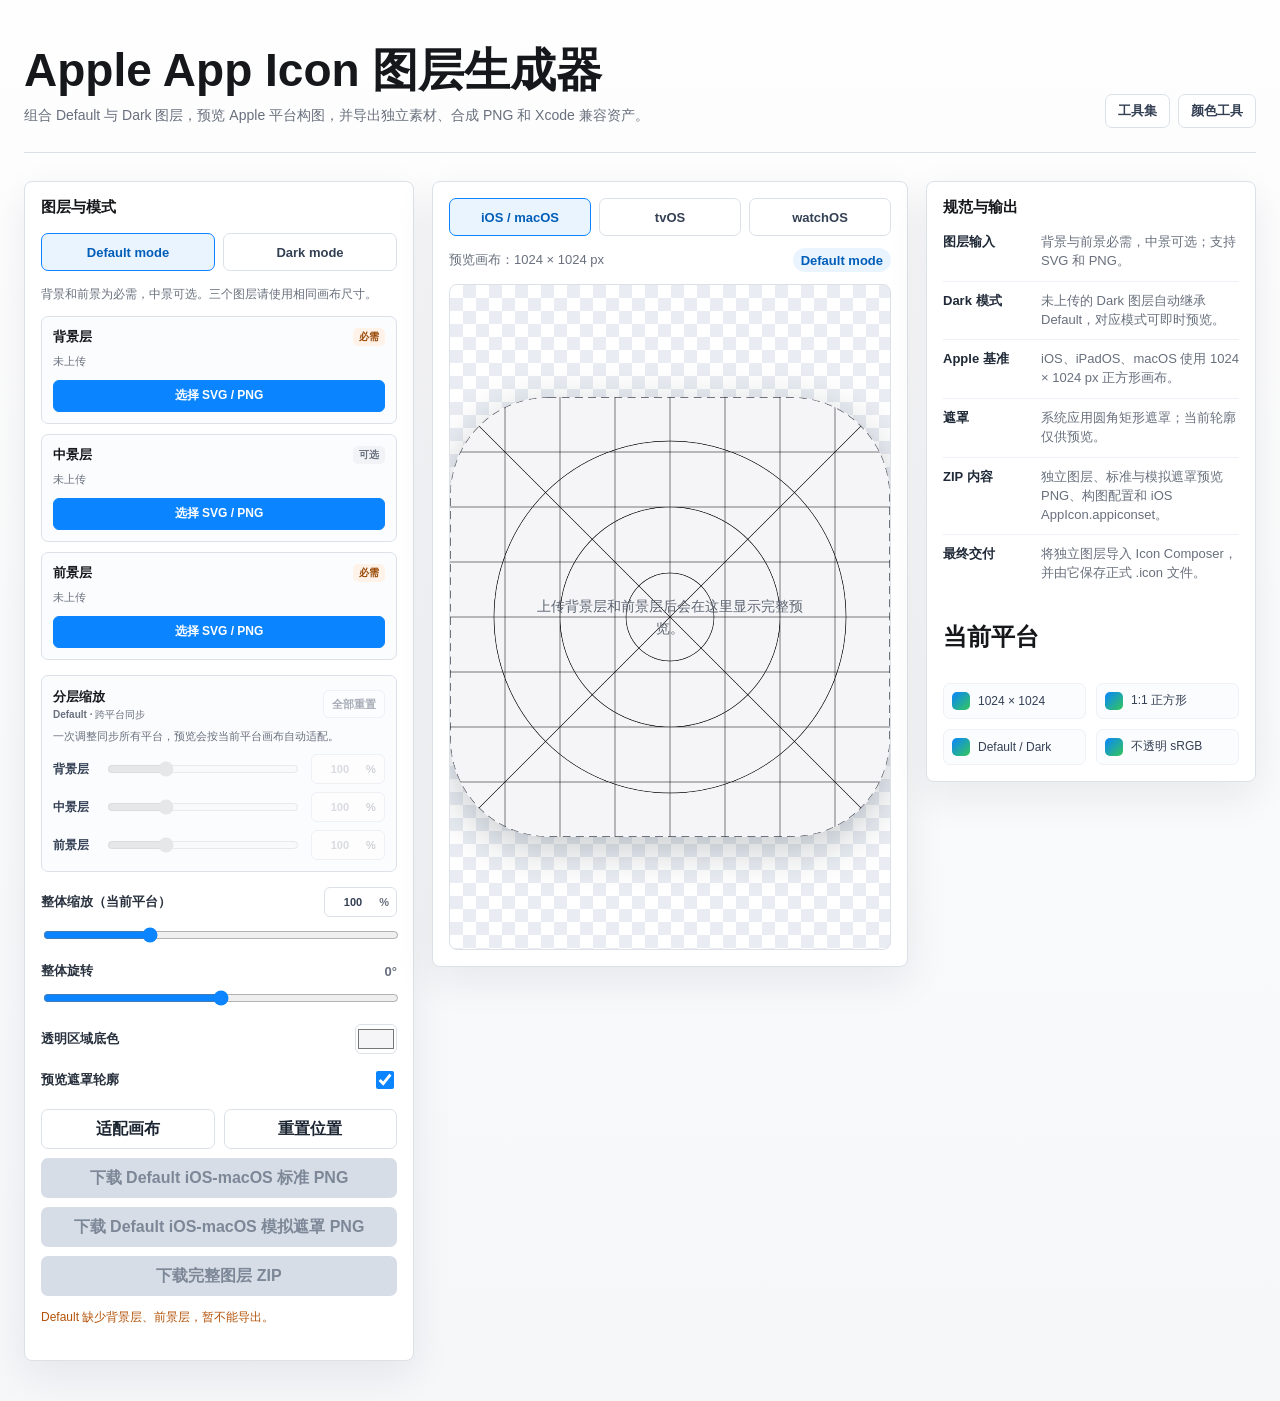
==== commit 4d1251a9: "Fix cross-platform layer scale adaptation" ====
--- a/codex/index.html
+++ b/codex/index.html
@@ -843,11 +843,11 @@
             <div class="layer-scale-head">
               <div>
                 <strong id="layerScaleTitle">分层缩放</strong>
-                <span class="layer-scale-context" id="layerScaleContext">Default · iOS / macOS</span>
+                <span class="layer-scale-context" id="layerScaleContext">Default · 跨平台同步</span>
               </div>
               <button class="layer-scale-reset" id="resetLayerScales" type="button">全部重置</button>
             </div>
-            <p class="layer-scale-note">每个模式、每个平台、每个图层分别保存缩放。</p>
+            <p class="layer-scale-note">一次调整同步所有平台，预览会按当前平台画布自动适配。</p>
             <div class="layer-scale-list">
               <div class="layer-scale-row">
                 <label class="layer-scale-name" for="backgroundLayerScale">背景层</label>
@@ -1026,6 +1026,28 @@
         };
       }
 
+      function fittedLayerRect(imageWidth, imageHeight, canvasWidth, canvasHeight, scalePercent, fit = 'contain') {
+        if ([imageWidth, imageHeight, canvasWidth, canvasHeight, scalePercent].some((value) => !Number.isFinite(value) || value <= 0)) {
+          throw new TypeError('Image, canvas, and scale values must be positive finite numbers.');
+        }
+        if (fit !== 'contain' && fit !== 'cover') {
+          throw new TypeError('Layer fit must be contain or cover.');
+        }
+
+        const fitScale = fit === 'cover'
+          ? Math.max(canvasWidth / imageWidth, canvasHeight / imageHeight)
+          : Math.min(canvasWidth / imageWidth, canvasHeight / imageHeight);
+        const scale = fitScale * scalePercent / 100;
+        const width = imageWidth * scale;
+        const height = imageHeight * scale;
+        return {
+          x: (canvasWidth - width) / 2,
+          y: (canvasHeight - height) / 2,
+          width,
+          height
+        };
+      }
+
       function sanitizeBaseName(fileName) {
         const withoutExtension = String(fileName || '').replace(/\.[^.]+$/, '');
         const normalized = withoutExtension
@@ -1133,6 +1155,7 @@
         coverageMargins,
         coverScaleForRotation,
         extensionForImage,
+        fittedLayerRect,
         iosContentsJson,
         pngUsesTransparency,
         requiredLayersReady,
@@ -1157,6 +1180,7 @@
       coverageMargins,
       coverScaleForRotation,
       extensionForImage,
+      fittedLayerRect,
       iosContentsJson,
       pngUsesTransparency,
       requiredLayersReady,
@@ -1208,7 +1232,6 @@
     const downloadMaskedPngButton = document.getElementById('downloadMaskedPng');
     const downloadZipButton = document.getElementById('downloadZip');
     const exportButtons = [downloadPngButton, downloadMaskedPngButton, downloadZipButton];
-    const PLATFORM_IDS = Object.freeze(['ios', 'tvos', 'watchos']);
 
     const makeTransform = () => ({
       scalePercent: 100,
@@ -1233,12 +1256,6 @@
       background: 100,
       middle: 100,
       foreground: 100
-    });
-
-    const makePlatformLayerScales = () => ({
-      ios: makeLayerScales(),
-      tvos: makeLayerScales(),
-      watchos: makeLayerScales()
     });
 
     const makeCompositeCache = () => ({
@@ -1260,8 +1277,8 @@
         dark: makePlatformTransforms()
       },
       layerScales: {
-        default: makePlatformLayerScales(),
-        dark: makePlatformLayerScales()
+        default: makeLayerScales(),
+        dark: makeLayerScales()
       },
       backgroundColors: {
         default: '#f5f5f7',
@@ -1325,7 +1342,7 @@
     }
 
     function currentLayerScales() {
-      return state.layerScales[state.modeId][state.platformId];
+      return state.layerScales[state.modeId];
     }
 
     function normalizedScalePercent(value, fallback) {
@@ -1403,10 +1420,9 @@
         return state.compositeCache[mode][platform.id];
       }
 
-      const artboard = sourceArtboard();
       const output = document.createElement('canvas');
-      output.width = artboard.width;
-      output.height = artboard.height;
+      output.width = platform.width;
+      output.height = platform.height;
       const outputContext = canvasContext(output, true);
       useHighQualitySmoothing(outputContext);
       outputContext.fillStyle = state.backgroundColors[mode];
@@ -1415,7 +1431,14 @@
       LAYER_IDS.forEach((layer) => {
         const source = effectiveLayer(mode, layer);
         if (source) {
-          const rect = centeredLayerRect(output.width, output.height, state.layerScales[mode][platform.id][layer]);
+          const rect = fittedLayerRect(
+            source.image.naturalWidth,
+            source.image.naturalHeight,
+            output.width,
+            output.height,
+            state.layerScales[mode][layer],
+            layer === 'background' ? 'cover' : 'contain'
+          );
           outputContext.drawImage(source.image, rect.x, rect.y, rect.width, rect.height);
         }
       });
@@ -1425,10 +1448,9 @@
     }
 
     function fittedCompositeScale(platform, mode, transform) {
-      const artboard = sourceArtboard();
       return coverScaleForRotation(
-        artboard.width,
-        artboard.height,
+        platform.width,
+        platform.height,
         platform.width,
         platform.height,
         transform.rotation
@@ -1601,8 +1623,7 @@
 
     function updateLayerScaleControls() {
       const scales = currentLayerScales();
-      const platformLabel = state.platformId === 'ios' ? 'iOS / macOS' : currentPlatform().label;
-      layerScaleContext.textContent = `${currentModeLabel()} · ${platformLabel}`;
+      layerScaleContext.textContent = `${currentModeLabel()} · 跨平台同步`;
 
       layerScaleInputs.forEach((input) => {
         const layer = input.dataset.layer;
@@ -1670,8 +1691,8 @@
         transform.rotation
       );
       const margins = coverageMargins({
-        imageWidth: artboard.width,
-        imageHeight: artboard.height,
+        imageWidth: platform.width,
+        imageHeight: platform.height,
         canvasWidth: platform.width,
         canvasHeight: platform.height,
         rotation: transform.rotation,
@@ -1692,13 +1713,13 @@
       const warnings = [];
 
       if (mismatched) {
-        warnings.push('有效图层尺寸不一致，预览已按背景画布对齐');
+        warnings.push('有效图层尺寸不一致，已分别按当前平台居中适配');
       }
       if (baseScale > 1 + EPSILON) {
-        warnings.push(`当前平台需放大 ${Math.round((baseScale - 1) * 100)}%`);
+        warnings.push(`背景层需放大 ${Math.round((baseScale - 1) * 100)}%`);
       }
       if (cropPercent >= 0.1) {
-        warnings.push(`当前平台会裁掉约 ${Math.round(cropPercent * 100)}% 源画布`);
+        warnings.push(`背景层会裁掉约 ${Math.round(cropPercent * 100)}% 源画布`);
       }
       if (margins.horizontal < -EPSILON || margins.vertical < -EPSILON) {
         warnings.push('当前缩放或位置未覆盖整个画布');
@@ -1787,7 +1808,7 @@
         if (mode === 'default' && layer === 'background') {
           state.fileName = sanitizeBaseName(file.name);
           MODE_IDS.forEach((modeId) => {
-            state.layerScales[modeId] = makePlatformLayerScales();
+            state.layerScales[modeId] = makeLayerScales();
             Object.keys(platforms).forEach((platformId) => {
               state.transforms[modeId][platformId] = makeTransform();
             });
@@ -1968,10 +1989,7 @@
             inheritedFrom: mode === 'dark' && !direct ? 'default' : null,
             width: effective.image.naturalWidth,
             height: effective.image.naturalHeight,
-            scalePercentByPlatform: Object.fromEntries(PLATFORM_IDS.map((platformId) => [
-              platformId,
-              state.layerScales[mode][platformId][layer]
-            ]))
+            scalePercent: state.layerScales[mode][layer]
           } : null;
         });
       });
@@ -1980,6 +1998,11 @@
         formatVersion: 2,
         artboard,
         modes,
+        layerScaleBehavior: {
+          synchronizedAcrossPlatforms: true,
+          backgroundFit: 'cover',
+          middleAndForegroundFit: 'contain'
+        },
         platformTransforms: state.transforms,
         note: 'Import the independent SVG or PNG layers into Apple Icon Composer, then save the final .icon file.'
       };
@@ -2058,7 +2081,7 @@
           'Previews：两个模式在 iOS/macOS、tvOS、watchOS 画布上的未遮罩、不透明 sRGB 标准 PNG。',
           'MaskedPreviews：模拟系统最终形状的透明 PNG，仅供展示，不可作为 Apple 提交资产。',
           'Xcode/iOS：传统 Asset Catalog 使用的 Default/Dark AppIcon.appiconset。',
-          'composition.json：图层来源、继承关系、各平台分层缩放、画布和预览变换。',
+          'composition.json：图层来源、继承关系、跨平台分层缩放、画布和预览变换。',
           '',
           '如需最新 Liquid Glass .icon 文件，请将 Layers 中的独立素材导入 Apple Icon Composer 后保存。'
         ].join('\n');
@@ -2148,7 +2171,7 @@
     });
 
     resetLayerScalesButton.addEventListener('click', () => {
-      state.layerScales[state.modeId][state.platformId] = makeLayerScales();
+      state.layerScales[state.modeId] = makeLayerScales();
       invalidateComposites(state.modeId);
       redraw();
     });
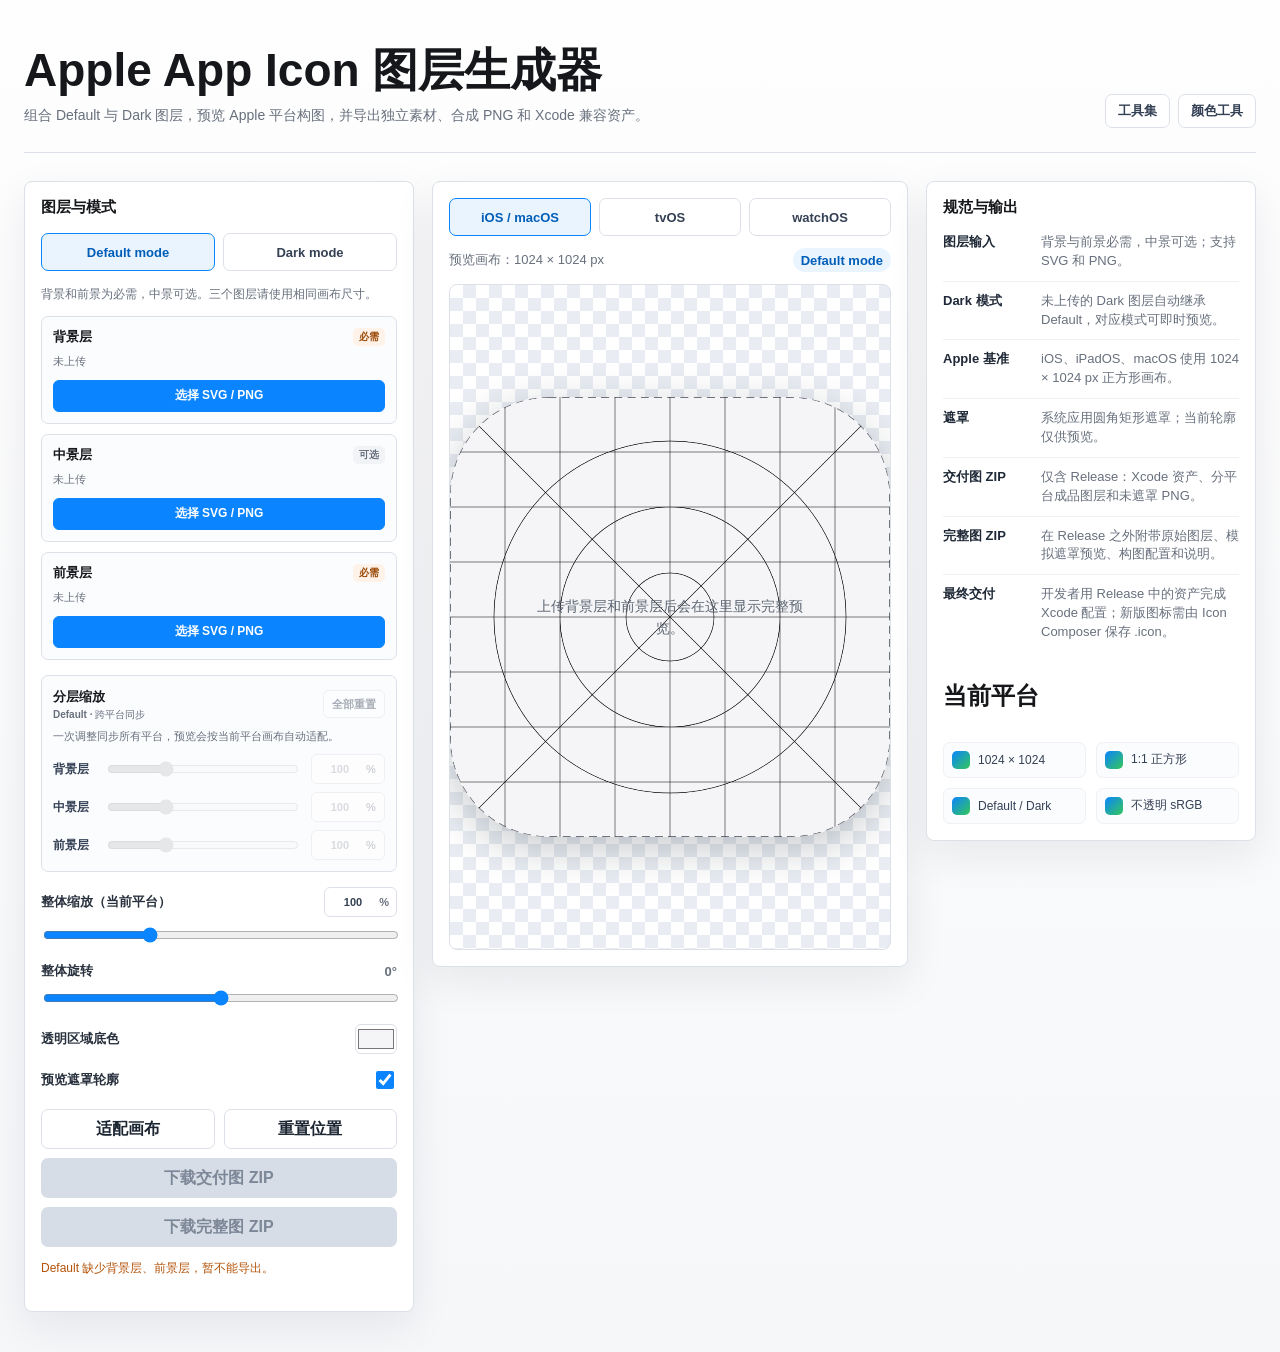
==== commit 5afa5adb: "Refine icon ZIP delivery" ====
--- a/codex/index.html
+++ b/codex/index.html
@@ -910,9 +910,8 @@
               <button class="button secondary" id="fitButton" type="button">适配画布</button>
               <button class="button secondary" id="resetButton" type="button">重置位置</button>
             </div>
-            <button class="button secondary" id="downloadPng" type="button" disabled>下载标准 PNG</button>
-            <button class="button secondary" id="downloadMaskedPng" type="button" disabled>下载模拟遮罩预览 PNG</button>
-            <button class="button" id="downloadZip" type="button" disabled>下载完整图层 ZIP</button>
+            <button class="button" id="downloadReleaseZip" type="button" disabled>下载交付图 ZIP</button>
+            <button class="button secondary" id="downloadCompleteZip" type="button" disabled>下载完整图 ZIP</button>
           </div>
 
           <p class="status" id="status" aria-live="polite">请上传 Default 背景层和前景层。</p>
@@ -944,9 +943,10 @@
             <li><b>图层输入</b><span>背景与前景必需，中景可选；支持 SVG 和 PNG。</span></li>
             <li><b>Dark 模式</b><span>未上传的 Dark 图层自动继承 Default，对应模式可即时预览。</span></li>
             <li><b>Apple 基准</b><span id="specBase">iOS、iPadOS、macOS 使用 1024 × 1024 px 正方形画布。</span></li>
-            <li><b>遮罩</b><span id="specMask">正式资产不预裁切；模拟遮罩 PNG 仅供展示。</span></li>
-            <li><b>ZIP 内容</b><span>独立图层、标准与模拟遮罩预览 PNG、构图配置和 iOS AppIcon.appiconset。</span></li>
-            <li><b>最终交付</b><span>将独立图层导入 Icon Composer，并由它保存正式 .icon 文件。</span></li>
+            <li><b>遮罩</b><span id="specMask">正式资产不预裁切；系统在设备上应用最终遮罩。</span></li>
+            <li><b>交付图 ZIP</b><span>仅含 Release：Xcode 资产、分平台成品图层和未遮罩 PNG。</span></li>
+            <li><b>完整图 ZIP</b><span>在 Release 之外附带原始图层、模拟遮罩预览、构图配置和说明。</span></li>
+            <li><b>最终交付</b><span>开发者用 Release 中的资产完成 Xcode 配置；新版图标需由 Icon Composer 保存 .icon。</span></li>
           </ul>
 
           <h2 class="subsection-title">当前平台</h2>
@@ -1228,10 +1228,9 @@
     const modeIndicator = document.getElementById('modeIndicator');
     const specBase = document.getElementById('specBase');
     const specMask = document.getElementById('specMask');
-    const downloadPngButton = document.getElementById('downloadPng');
-    const downloadMaskedPngButton = document.getElementById('downloadMaskedPng');
-    const downloadZipButton = document.getElementById('downloadZip');
-    const exportButtons = [downloadPngButton, downloadMaskedPngButton, downloadZipButton];
+    const downloadReleaseZipButton = document.getElementById('downloadReleaseZip');
+    const downloadCompleteZipButton = document.getElementById('downloadCompleteZip');
+    const exportButtons = [downloadReleaseZipButton, downloadCompleteZipButton];
 
     const makeTransform = () => ({
       scalePercent: 100,
@@ -1588,6 +1587,55 @@
       traceIconMask(outputContext, width, height, platform);
       outputContext.clip();
       outputContext.drawImage(standard, 0, 0);
+      return output;
+    }
+
+    function renderPreparedLayer({ mode, platform, layer }) {
+      const source = effectiveLayer(mode, layer);
+      if (!source) return null;
+
+      const isBackground = layer === 'background';
+      const layerCanvas = document.createElement('canvas');
+      layerCanvas.width = platform.width;
+      layerCanvas.height = platform.height;
+      const layerContext = canvasContext(layerCanvas, isBackground);
+      useHighQualitySmoothing(layerContext);
+      if (isBackground) {
+        layerContext.fillStyle = state.backgroundColors[mode];
+        layerContext.fillRect(0, 0, layerCanvas.width, layerCanvas.height);
+      }
+
+      const rect = fittedLayerRect(
+        source.image.naturalWidth,
+        source.image.naturalHeight,
+        platform.width,
+        platform.height,
+        state.layerScales[mode][layer],
+        isBackground ? 'cover' : 'contain'
+      );
+      layerContext.drawImage(source.image, rect.x, rect.y, rect.width, rect.height);
+
+      const output = document.createElement('canvas');
+      output.width = platform.width;
+      output.height = platform.height;
+      const outputContext = canvasContext(output, isBackground);
+      useHighQualitySmoothing(outputContext);
+      if (isBackground) {
+        outputContext.fillStyle = state.backgroundColors[mode];
+        outputContext.fillRect(0, 0, output.width, output.height);
+      }
+
+      const transform = state.transforms[mode][platform.id];
+      outputContext.save();
+      outputContext.translate(
+        output.width / 2 + transform.offsetX,
+        output.height / 2 + transform.offsetY
+      );
+      outputContext.rotate(transform.rotation * Math.PI / 180);
+      const imageScale = fittedCompositeScale(platform, mode, transform);
+      outputContext.scale(imageScale, imageScale);
+      outputContext.drawImage(layerCanvas, -layerCanvas.width / 2, -layerCanvas.height / 2);
+      outputContext.restore();
       return output;
     }
 
@@ -1761,9 +1809,6 @@
       scaleNumberInput.value = transform.scalePercent;
       rotationInput.value = transform.rotation;
       rotationValue.textContent = `${transform.rotation}°`;
-      downloadPngButton.textContent = `下载 ${currentModeLabel()} ${platform.label} 标准 PNG`;
-      downloadMaskedPngButton.textContent = `下载 ${currentModeLabel()} ${platform.label} 模拟遮罩 PNG`;
-
       updateTabs();
       updateLayerCards();
       updateLayerScaleControls();
@@ -1983,9 +2028,11 @@
         LAYER_IDS.forEach((layer) => {
           const direct = state.sources[mode][layer];
           const effective = effectiveLayer(mode, layer);
+          const modeName = mode === 'dark' ? 'Dark' : 'Default';
+          const exportedName = `${String(LAYER_IDS.indexOf(layer) + 1).padStart(2, '0')}-${layer}.${effective?.extension || 'png'}`;
           modes[mode].layers[layer] = effective ? {
             sourceFile: effective.file.name,
-            exportedAs: `${String(LAYER_IDS.indexOf(layer) + 1).padStart(2, '0')}-${layer}.${effective.extension}`,
+            exportedAs: `Source/Original/${modeName}/${exportedName}`,
             inheritedFrom: mode === 'dark' && !direct ? 'default' : null,
             width: effective.image.naturalWidth,
             height: effective.image.naturalHeight,
@@ -1995,7 +2042,7 @@
       });
 
       return {
-        formatVersion: 2,
+        formatVersion: 3,
         artboard,
         modes,
         layerScaleBehavior: {
@@ -2004,11 +2051,11 @@
           middleAndForegroundFit: 'contain'
         },
         platformTransforms: state.transforms,
-        note: 'Import the independent SVG or PNG layers into Apple Icon Composer, then save the final .icon file.'
+        note: 'Release/Layers contains platform-adapted PNG layers. Import iOS-macOS and watchOS layers into Icon Composer; add tvOS layers to an Xcode image stack.'
       };
     }
 
-    function layerEntries(prefix) {
+    function sourceLayerEntries(prefix) {
       const entries = [];
       MODE_IDS.forEach((mode) => {
         LAYER_IDS.forEach((layer, index) => {
@@ -2017,7 +2064,7 @@
           const number = String(index + 1).padStart(2, '0');
           const modeName = mode === 'dark' ? 'Dark' : 'Default';
           entries.push({
-            path: `${prefix}Layers/${modeName}/${number}-${layer}.${source.extension}`,
+            path: `${prefix}${modeName}/${number}-${layer}.${source.extension}`,
             blob: source.file
           });
         });
@@ -2025,19 +2072,49 @@
       return entries;
     }
 
-    async function previewEntries(prefix) {
+    async function flattenedReleaseEntries(prefix) {
       const entries = [];
       for (const platform of Object.values(platforms)) {
         for (const mode of MODE_IDS) {
           const modeName = mode === 'dark' ? 'Dark' : 'Default';
           const preview = renderIcon({ mode, platform });
+          entries.push({
+            path: `${prefix}${platform.label}/AppIcon-${modeName}-${platform.width}x${platform.height}.png`,
+            blob: await canvasToBlob(preview)
+          });
+        }
+      }
+      return entries;
+    }
+
+    async function preparedLayerEntries(prefix) {
+      const entries = [];
+      for (const platform of Object.values(platforms)) {
+        for (const mode of MODE_IDS) {
+          const modeName = mode === 'dark' ? 'Dark' : 'Default';
+          for (let index = 0; index < LAYER_IDS.length; index += 1) {
+            const layer = LAYER_IDS[index];
+            const prepared = renderPreparedLayer({ mode, platform, layer });
+            if (!prepared) continue;
+            const number = String(index + 1).padStart(2, '0');
+            entries.push({
+              path: `${prefix}${platform.label}/${modeName}/${number}-${layer}.png`,
+              blob: await canvasToBlob(prepared, { allowTransparency: layer !== 'background' })
+            });
+          }
+        }
+      }
+      return entries;
+    }
+
+    async function maskedPreviewEntries(prefix) {
+      const entries = [];
+      for (const platform of Object.values(platforms)) {
+        for (const mode of MODE_IDS) {
+          const modeName = mode === 'dark' ? 'Dark' : 'Default';
           const maskedPreview = renderMaskedPreview({ mode, platform });
           entries.push({
-            path: `${prefix}Previews/${platform.label}/AppIcon-${modeName}-${platform.width}x${platform.height}.png`,
-            blob: await canvasToBlob(preview)
-          });
-          entries.push({
-            path: `${prefix}MaskedPreviews/${platform.label}/AppIcon-${modeName}-Masked-${platform.width}x${platform.height}.png`,
+            path: `${prefix}${platform.label}/AppIcon-${modeName}-Masked-${platform.width}x${platform.height}.png`,
             blob: await canvasToBlob(maskedPreview, { allowTransparency: true })
           });
         }
@@ -2066,41 +2143,71 @@
       ];
     }
 
-    async function exportZip() {
+    function releaseReadme() {
+      return [
+        'Apple App Icon 交付包',
+        '',
+        'Release/PNG：按平台输出的未遮罩、不透明 sRGB 成品 PNG。系统会应用最终圆角或圆形遮罩。',
+        'Release/Layers：已应用网页构图参数的分平台 PNG 图层。iOS-macOS 与 watchOS 图层导入 Icon Composer；tvOS 图层加入 Xcode App Icon image stack。',
+        'Release/Xcode/iOS：可拖入 Asset Catalog 的传统 AppIcon.appiconset，包含 Default 与 Dark 1024 PNG。',
+        '',
+        '最新版 Xcode 优先使用 Icon Composer 保存的 AppIcon.icon。网页不生成 Apple 专用 .icon 文件。',
+        'App Store 审核接收的是通过 Xcode 构建提交的 App，不直接接收本 ZIP。',
+        'tvOS 与 watchOS 的正式外形由系统处理，不要提交模拟遮罩预览图。'
+      ].join('\n');
+    }
+
+    function completeReadme() {
+      return [
+        'Apple App Icon 完整包',
+        '',
+        'Release：开发交付目录，与“下载交付图 ZIP”中的内容一致。',
+        'Source/Original：设计师上传的原始 SVG/PNG；Dark 继承的图层会复制 Default 素材。',
+        'Preview/Masked：模拟设备最终外形的透明 PNG，仅供评审与展示，不可作为 Apple 提交资产。',
+        'Docs/composition.json：图层来源、继承关系、跨平台缩放、画布和整体变换参数。',
+        'Docs/README.txt：本目录说明。'
+      ].join('\n');
+    }
+
+    async function releaseEntries() {
+      return [
+        ...(await flattenedReleaseEntries('Release/PNG/')),
+        ...(await preparedLayerEntries('Release/Layers/')),
+        ...(await xcodeEntries('Release/')),
+        {
+          path: 'Release/README.txt',
+          blob: textBlob(`${releaseReadme()}\n`, 'text/plain;charset=utf-8')
+        }
+      ];
+    }
+
+    async function exportZip(kind) {
       if (!isCompositionReady() || state.exporting) return;
       state.exporting = true;
       updateExportButtons();
-      setStatus('正在生成图层和预览 ZIP...');
+      const complete = kind === 'complete';
+      setStatus(complete ? '正在生成完整图 ZIP...' : '正在生成交付图 ZIP...');
 
       try {
-        const prefix = `${state.fileName}-apple-icon/`;
-        const readme = [
-          'Apple App Icon 图层包',
-          '',
-          'Layers：Default 与 Dark 的独立 SVG/PNG 图层；Dark 未覆盖的图层已复制 Default 素材。',
-          'Previews：两个模式在 iOS/macOS、tvOS、watchOS 画布上的未遮罩、不透明 sRGB 标准 PNG。',
-          'MaskedPreviews：模拟系统最终形状的透明 PNG，仅供展示，不可作为 Apple 提交资产。',
-          'Xcode/iOS：传统 Asset Catalog 使用的 Default/Dark AppIcon.appiconset。',
-          'composition.json：图层来源、继承关系、跨平台分层缩放、画布和预览变换。',
-          '',
-          '如需最新 Liquid Glass .icon 文件，请将 Layers 中的独立素材导入 Apple Icon Composer 后保存。'
-        ].join('\n');
-        const entries = [
-          ...layerEntries(prefix),
-          ...(await previewEntries(prefix)),
-          ...(await xcodeEntries(prefix)),
-          {
-            path: `${prefix}composition.json`,
-            blob: textBlob(JSON.stringify(compositionManifest(), null, 2))
-          },
-          {
-            path: `${prefix}README.txt`,
-            blob: textBlob(`${readme}\n`, 'text/plain;charset=utf-8')
-          }
-        ];
+        const entries = await releaseEntries();
+        if (complete) {
+          entries.push(
+            ...sourceLayerEntries('Source/Original/'),
+            ...(await maskedPreviewEntries('Preview/Masked/')),
+            {
+              path: 'Docs/composition.json',
+              blob: textBlob(JSON.stringify(compositionManifest(), null, 2))
+            },
+            {
+              path: 'Docs/README.txt',
+              blob: textBlob(`${completeReadme()}\n`, 'text/plain;charset=utf-8')
+            }
+          );
+        }
         const zip = await createZip(entries);
-        downloadBlob(zip, `${state.fileName}-apple-icon.zip`);
-        setStatus('完整图层 ZIP 已生成。', 'success');
+        const suffix = complete ? 'complete' : 'release';
+        downloadBlob(zip, `${state.fileName}-apple-icon-${suffix}.zip`);
+        setStatus(complete ? '完整图 ZIP 已生成。' : '交付图 ZIP 已生成。', 'success');
       } catch (error) {
         console.error(error);
         setStatus(`ZIP 生成失败：${error.message}`, 'warning');
@@ -2108,6 +2215,14 @@
         state.exporting = false;
         updateExportButtons();
       }
+    }
+
+    function exportReleaseZip() {
+      return exportZip('release');
+    }
+
+    function exportCompleteZip() {
+      return exportZip('complete');
     }
 
     function bindRovingTabs(tabs, onSelect) {
@@ -2199,51 +2314,8 @@
     document.getElementById('fitButton').addEventListener('click', fitCurrent);
     document.getElementById('resetButton').addEventListener('click', resetPosition);
 
-    downloadPngButton.addEventListener('click', async () => {
-      if (!isCompositionReady() || state.exporting) return;
-      state.exporting = true;
-      updateExportButtons();
-      setStatus('正在生成当前预览 PNG...');
-
-      try {
-        const platform = currentPlatform();
-        const modeName = currentModeLabel();
-        const preview = renderIcon({ mode: state.modeId, platform });
-        const blob = await canvasToBlob(preview);
-        downloadBlob(blob, `${state.fileName}-AppIcon-${modeName}-${platform.width}x${platform.height}.png`);
-        setStatus('当前预览 PNG 已生成。', 'success');
-      } catch (error) {
-        console.error(error);
-        setStatus(`PNG 生成失败：${error.message}`, 'warning');
-      } finally {
-        state.exporting = false;
-        updateExportButtons();
-      }
-    });
-
-    downloadMaskedPngButton.addEventListener('click', async () => {
-      if (!isCompositionReady() || state.exporting) return;
-      state.exporting = true;
-      updateExportButtons();
-      setStatus('正在生成模拟遮罩预览 PNG...');
-
-      try {
-        const platform = currentPlatform();
-        const modeName = currentModeLabel();
-        const preview = renderMaskedPreview({ mode: state.modeId, platform });
-        const blob = await canvasToBlob(preview, { allowTransparency: true });
-        downloadBlob(blob, `${state.fileName}-AppIcon-${modeName}-${platform.width}x${platform.height}-MaskedPreview.png`);
-        setStatus('模拟遮罩预览 PNG 已生成；此文件仅供展示，不可作为 Apple 提交资产。', 'success');
-      } catch (error) {
-        console.error(error);
-        setStatus(`模拟遮罩 PNG 生成失败：${error.message}`, 'warning');
-      } finally {
-        state.exporting = false;
-        updateExportButtons();
-      }
-    });
-
-    downloadZipButton.addEventListener('click', exportZip);
+    downloadReleaseZipButton.addEventListener('click', exportReleaseZip);
+    downloadCompleteZipButton.addEventListener('click', exportCompleteZip);
 
     canvas.addEventListener('pointerdown', (event) => {
       if (!hasAnyEffectiveLayer(state.modeId)) return;
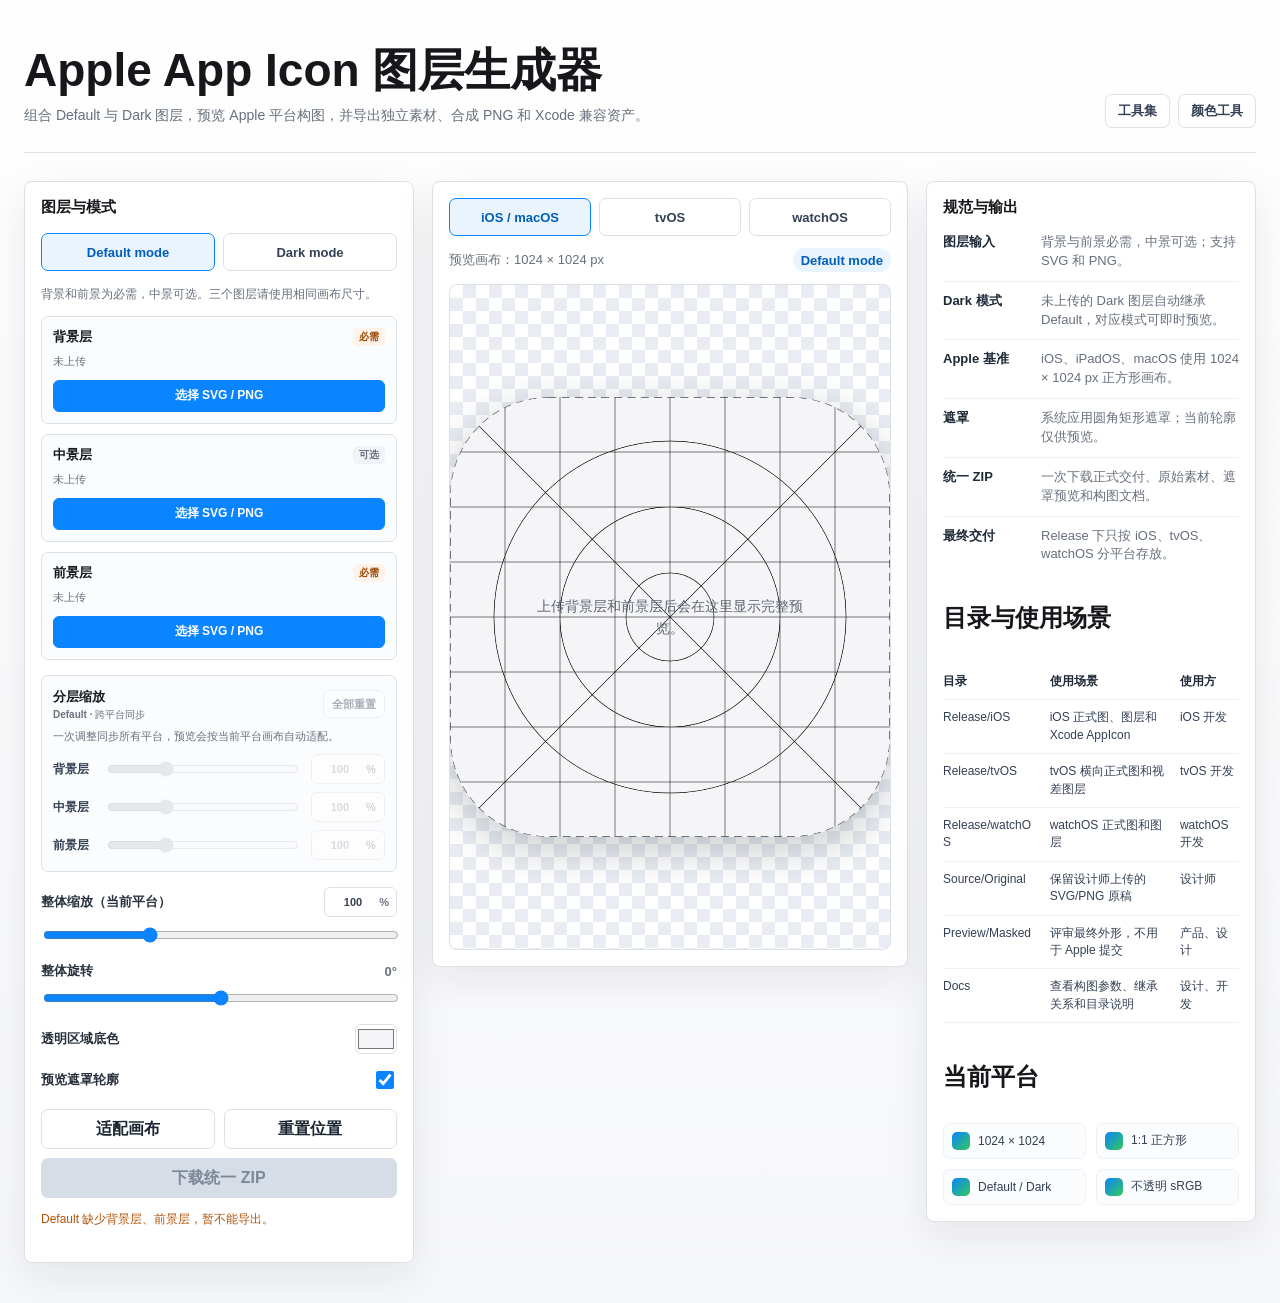
==== commit e071af9d: "Unify icon ZIP delivery" ====
--- a/codex/index.html
+++ b/codex/index.html
@@ -630,6 +630,41 @@
 
     .spec-list span {
       color: var(--muted);
+    }
+
+    .delivery-table {
+      width: 100%;
+      border-collapse: collapse;
+      color: #344054;
+      font-size: 12px;
+      line-height: 1.45;
+      table-layout: fixed;
+    }
+
+    .delivery-table th,
+    .delivery-table td {
+      padding: 9px 6px;
+      border-bottom: 1px solid var(--soft-line);
+      overflow-wrap: anywhere;
+      text-align: left;
+      vertical-align: top;
+    }
+
+    .delivery-table th {
+      color: #1f2937;
+      font-weight: 720;
+    }
+
+    .delivery-table th:first-child,
+    .delivery-table td:first-child {
+      width: 34%;
+      padding-left: 0;
+    }
+
+    .delivery-table th:last-child,
+    .delivery-table td:last-child {
+      width: 22%;
+      padding-right: 0;
     }
 
     .subsection-title {
@@ -910,8 +945,7 @@
               <button class="button secondary" id="fitButton" type="button">适配画布</button>
               <button class="button secondary" id="resetButton" type="button">重置位置</button>
             </div>
-            <button class="button" id="downloadReleaseZip" type="button" disabled>下载交付图 ZIP</button>
-            <button class="button secondary" id="downloadCompleteZip" type="button" disabled>下载完整图 ZIP</button>
+            <button class="button" id="downloadZip" type="button" disabled>下载统一 ZIP</button>
           </div>
 
           <p class="status" id="status" aria-live="polite">请上传 Default 背景层和前景层。</p>
@@ -944,10 +978,24 @@
             <li><b>Dark 模式</b><span>未上传的 Dark 图层自动继承 Default，对应模式可即时预览。</span></li>
             <li><b>Apple 基准</b><span id="specBase">iOS、iPadOS、macOS 使用 1024 × 1024 px 正方形画布。</span></li>
             <li><b>遮罩</b><span id="specMask">正式资产不预裁切；系统在设备上应用最终遮罩。</span></li>
-            <li><b>交付图 ZIP</b><span>仅含 Release：Xcode 资产、分平台成品图层和未遮罩 PNG。</span></li>
-            <li><b>完整图 ZIP</b><span>在 Release 之外附带原始图层、模拟遮罩预览、构图配置和说明。</span></li>
-            <li><b>最终交付</b><span>开发者用 Release 中的资产完成 Xcode 配置；新版图标需由 Icon Composer 保存 .icon。</span></li>
+            <li><b>统一 ZIP</b><span>一次下载正式交付、原始素材、遮罩预览和构图文档。</span></li>
+            <li><b>最终交付</b><span>Release 下只按 iOS、tvOS、watchOS 分平台存放。</span></li>
           </ul>
+
+          <h2 class="subsection-title">目录与使用场景</h2>
+          <table class="delivery-table">
+            <thead>
+              <tr><th>目录</th><th>使用场景</th><th>使用方</th></tr>
+            </thead>
+            <tbody>
+              <tr><td>Release/iOS</td><td>iOS 正式图、图层和 Xcode AppIcon</td><td>iOS 开发</td></tr>
+              <tr><td>Release/tvOS</td><td>tvOS 横向正式图和视差图层</td><td>tvOS 开发</td></tr>
+              <tr><td>Release/watchOS</td><td>watchOS 正式图和图层</td><td>watchOS 开发</td></tr>
+              <tr><td>Source/Original</td><td>保留设计师上传的 SVG/PNG 原稿</td><td>设计师</td></tr>
+              <tr><td>Preview/Masked</td><td>评审最终外形，不用于 Apple 提交</td><td>产品、设计</td></tr>
+              <tr><td>Docs</td><td>查看构图参数、继承关系和目录说明</td><td>设计、开发</td></tr>
+            </tbody>
+          </table>
 
           <h2 class="subsection-title">当前平台</h2>
           <ul class="size-list" id="sizeList"></ul>
@@ -1228,9 +1276,8 @@
     const modeIndicator = document.getElementById('modeIndicator');
     const specBase = document.getElementById('specBase');
     const specMask = document.getElementById('specMask');
-    const downloadReleaseZipButton = document.getElementById('downloadReleaseZip');
-    const downloadCompleteZipButton = document.getElementById('downloadCompleteZip');
-    const exportButtons = [downloadReleaseZipButton, downloadCompleteZipButton];
+    const downloadZipButton = document.getElementById('downloadZip');
+    const exportButtons = [downloadZipButton];
 
     const makeTransform = () => ({
       scalePercent: 100,
@@ -1297,6 +1344,7 @@
       ios: {
         id: 'ios',
         label: 'iOS-macOS',
+        releaseDirectory: 'iOS',
         width: 1024,
         height: 1024,
         guide: 'square',
@@ -1307,6 +1355,7 @@
       tvos: {
         id: 'tvos',
         label: 'tvOS',
+        releaseDirectory: 'tvOS',
         width: 800,
         height: 480,
         guide: 'tvos',
@@ -1317,6 +1366,7 @@
       watchos: {
         id: 'watchos',
         label: 'watchOS',
+        releaseDirectory: 'watchOS',
         width: 1088,
         height: 1088,
         guide: 'watchos',
@@ -2051,7 +2101,7 @@
           middleAndForegroundFit: 'contain'
         },
         platformTransforms: state.transforms,
-        note: 'Release/Layers contains platform-adapted PNG layers. Import iOS-macOS and watchOS layers into Icon Composer; add tvOS layers to an Xcode image stack.'
+        note: 'Release/iOS, Release/tvOS, and Release/watchOS contain platform-adapted final PNGs and layers. Add iOS AppIcon.appiconset to an Xcode asset catalog; use the platform layers for Icon Composer or a tvOS image stack as applicable.'
       };
     }
 
@@ -2079,7 +2129,7 @@
           const modeName = mode === 'dark' ? 'Dark' : 'Default';
           const preview = renderIcon({ mode, platform });
           entries.push({
-            path: `${prefix}${platform.label}/AppIcon-${modeName}-${platform.width}x${platform.height}.png`,
+            path: `${prefix}${platform.releaseDirectory}/AppIcon-${modeName}-${platform.width}x${platform.height}.png`,
             blob: await canvasToBlob(preview)
           });
         }
@@ -2098,7 +2148,7 @@
             if (!prepared) continue;
             const number = String(index + 1).padStart(2, '0');
             entries.push({
-              path: `${prefix}${platform.label}/${modeName}/${number}-${layer}.png`,
+              path: `${prefix}${platform.releaseDirectory}/Layers/${modeName}/${number}-${layer}.png`,
               blob: await canvasToBlob(prepared, { allowTransparency: layer !== 'background' })
             });
           }
@@ -2114,7 +2164,7 @@
           const modeName = mode === 'dark' ? 'Dark' : 'Default';
           const maskedPreview = renderMaskedPreview({ mode, platform });
           entries.push({
-            path: `${prefix}${platform.label}/AppIcon-${modeName}-Masked-${platform.width}x${platform.height}.png`,
+            path: `${prefix}${platform.releaseDirectory}/AppIcon-${modeName}-Masked-${platform.width}x${platform.height}.png`,
             blob: await canvasToBlob(maskedPreview, { allowTransparency: true })
           });
         }
@@ -2126,7 +2176,7 @@
       const ios = platforms.ios;
       const defaultIcon = renderIcon({ mode: 'default', platform: ios });
       const darkIcon = renderIcon({ mode: 'dark', platform: ios });
-      const appIconPrefix = `${prefix}Xcode/iOS/AppIcon.appiconset/`;
+      const appIconPrefix = `${prefix}AppIcon.appiconset/`;
       return [
         {
           path: `${appIconPrefix}AppIcon-Default-1024.png`,
@@ -2143,71 +2193,74 @@
       ];
     }
 
-    function releaseReadme() {
+    function packageReadme() {
       return [
-        'Apple App Icon 交付包',
+        'Apple App Icon 统一交付包',
         '',
-        'Release/PNG：按平台输出的未遮罩、不透明 sRGB 成品 PNG。系统会应用最终圆角或圆形遮罩。',
-        'Release/Layers：已应用网页构图参数的分平台 PNG 图层。iOS-macOS 与 watchOS 图层导入 Icon Composer；tvOS 图层加入 Xcode App Icon image stack。',
-        'Release/Xcode/iOS：可拖入 Asset Catalog 的传统 AppIcon.appiconset，包含 Default 与 Dark 1024 PNG。',
+        'Release：最终开发交付，仅按 iOS、tvOS、watchOS 三个平台分目录。正式 PNG 不预裁切，系统应用最终遮罩。',
+        'Source/Original：设计师上传的原始 SVG/PNG；Dark 继承的图层会复制 Default 素材。',
+        'Preview/Masked：模拟设备最终外形的透明 PNG，仅供评审与展示，不可作为 Apple 提交资产。',
+        'Docs/composition.json：图层来源、继承关系、跨平台缩放、画布和整体变换参数。',
+        'Docs/DIRECTORY-GUIDE.md：目录、使用场景和使用方说明。',
         '',
-        '最新版 Xcode 优先使用 Icon Composer 保存的 AppIcon.icon。网页不生成 Apple 专用 .icon 文件。',
+        'Release/iOS/AppIcon.appiconset 可加入 Xcode Asset Catalog，包含 Default 与 Dark 1024 PNG。',
+        'Release 下各平台的 Layers 已应用网页构图参数；tvOS 图层可用于 Xcode image stack。',
+        '最新版 Xcode 可使用 Icon Composer 保存 AppIcon.icon；网页不生成 Apple 专用 .icon 文件。',
         'App Store 审核接收的是通过 Xcode 构建提交的 App，不直接接收本 ZIP。',
         'tvOS 与 watchOS 的正式外形由系统处理，不要提交模拟遮罩预览图。'
       ].join('\n');
     }
 
-    function completeReadme() {
+    function directoryGuide() {
       return [
-        'Apple App Icon 完整包',
+        '# Apple App Icon 目录与使用场景',
         '',
-        'Release：开发交付目录，与“下载交付图 ZIP”中的内容一致。',
-        'Source/Original：设计师上传的原始 SVG/PNG；Dark 继承的图层会复制 Default 素材。',
-        'Preview/Masked：模拟设备最终外形的透明 PNG，仅供评审与展示，不可作为 Apple 提交资产。',
-        'Docs/composition.json：图层来源、继承关系、跨平台缩放、画布和整体变换参数。',
-        'Docs/README.txt：本目录说明。'
+        '| 目录 | 使用场景 | 使用方 |',
+        '| --- | --- | --- |',
+        '| `Release/iOS` | iOS 正式图、图层和 Xcode AppIcon | iOS 开发 |',
+        '| `Release/tvOS` | tvOS 横向正式图和视差图层 | tvOS 开发 |',
+        '| `Release/watchOS` | watchOS 正式图和图层 | watchOS 开发 |',
+        '| `Source/Original` | 保留设计师上传的 SVG/PNG 原稿 | 设计师 |',
+        '| `Preview/Masked` | 评审最终外形，不用于 Apple 提交 | 产品、设计 |',
+        '| `Docs` | 查看构图参数、继承关系和目录说明 | 设计、开发 |'
       ].join('\n');
     }
 
     async function releaseEntries() {
       return [
-        ...(await flattenedReleaseEntries('Release/PNG/')),
-        ...(await preparedLayerEntries('Release/Layers/')),
-        ...(await xcodeEntries('Release/')),
-        {
-          path: 'Release/README.txt',
-          blob: textBlob(`${releaseReadme()}\n`, 'text/plain;charset=utf-8')
-        }
+        ...(await flattenedReleaseEntries('Release/')),
+        ...(await preparedLayerEntries('Release/')),
+        ...(await xcodeEntries('Release/iOS/'))
       ];
     }
 
-    async function exportZip(kind) {
+    async function exportZip() {
       if (!isCompositionReady() || state.exporting) return;
       state.exporting = true;
       updateExportButtons();
-      const complete = kind === 'complete';
-      setStatus(complete ? '正在生成完整图 ZIP...' : '正在生成交付图 ZIP...');
+      setStatus('正在生成统一 ZIP...');
 
       try {
         const entries = await releaseEntries();
-        if (complete) {
-          entries.push(
-            ...sourceLayerEntries('Source/Original/'),
-            ...(await maskedPreviewEntries('Preview/Masked/')),
-            {
-              path: 'Docs/composition.json',
-              blob: textBlob(JSON.stringify(compositionManifest(), null, 2))
-            },
-            {
-              path: 'Docs/README.txt',
-              blob: textBlob(`${completeReadme()}\n`, 'text/plain;charset=utf-8')
-            }
-          );
-        }
+        entries.push(
+          ...sourceLayerEntries('Source/Original/'),
+          ...(await maskedPreviewEntries('Preview/Masked/')),
+          {
+            path: 'Docs/composition.json',
+            blob: textBlob(JSON.stringify(compositionManifest(), null, 2))
+          },
+          {
+            path: 'Docs/README.txt',
+            blob: textBlob(`${packageReadme()}\n`, 'text/plain;charset=utf-8')
+          },
+          {
+            path: 'Docs/DIRECTORY-GUIDE.md',
+            blob: textBlob(`${directoryGuide()}\n`, 'text/markdown;charset=utf-8')
+          }
+        );
         const zip = await createZip(entries);
-        const suffix = complete ? 'complete' : 'release';
-        downloadBlob(zip, `${state.fileName}-apple-icon-${suffix}.zip`);
-        setStatus(complete ? '完整图 ZIP 已生成。' : '交付图 ZIP 已生成。', 'success');
+        downloadBlob(zip, `${state.fileName}-apple-icon.zip`);
+        setStatus('统一 ZIP 已生成。', 'success');
       } catch (error) {
         console.error(error);
         setStatus(`ZIP 生成失败：${error.message}`, 'warning');
@@ -2215,14 +2268,6 @@
         state.exporting = false;
         updateExportButtons();
       }
-    }
-
-    function exportReleaseZip() {
-      return exportZip('release');
-    }
-
-    function exportCompleteZip() {
-      return exportZip('complete');
     }
 
     function bindRovingTabs(tabs, onSelect) {
@@ -2314,8 +2359,7 @@
     document.getElementById('fitButton').addEventListener('click', fitCurrent);
     document.getElementById('resetButton').addEventListener('click', resetPosition);
 
-    downloadReleaseZipButton.addEventListener('click', exportReleaseZip);
-    downloadCompleteZipButton.addEventListener('click', exportCompleteZip);
+    downloadZipButton.addEventListener('click', exportZip);
 
     canvas.addEventListener('pointerdown', (event) => {
       if (!hasAnyEffectiveLayer(state.modeId)) return;
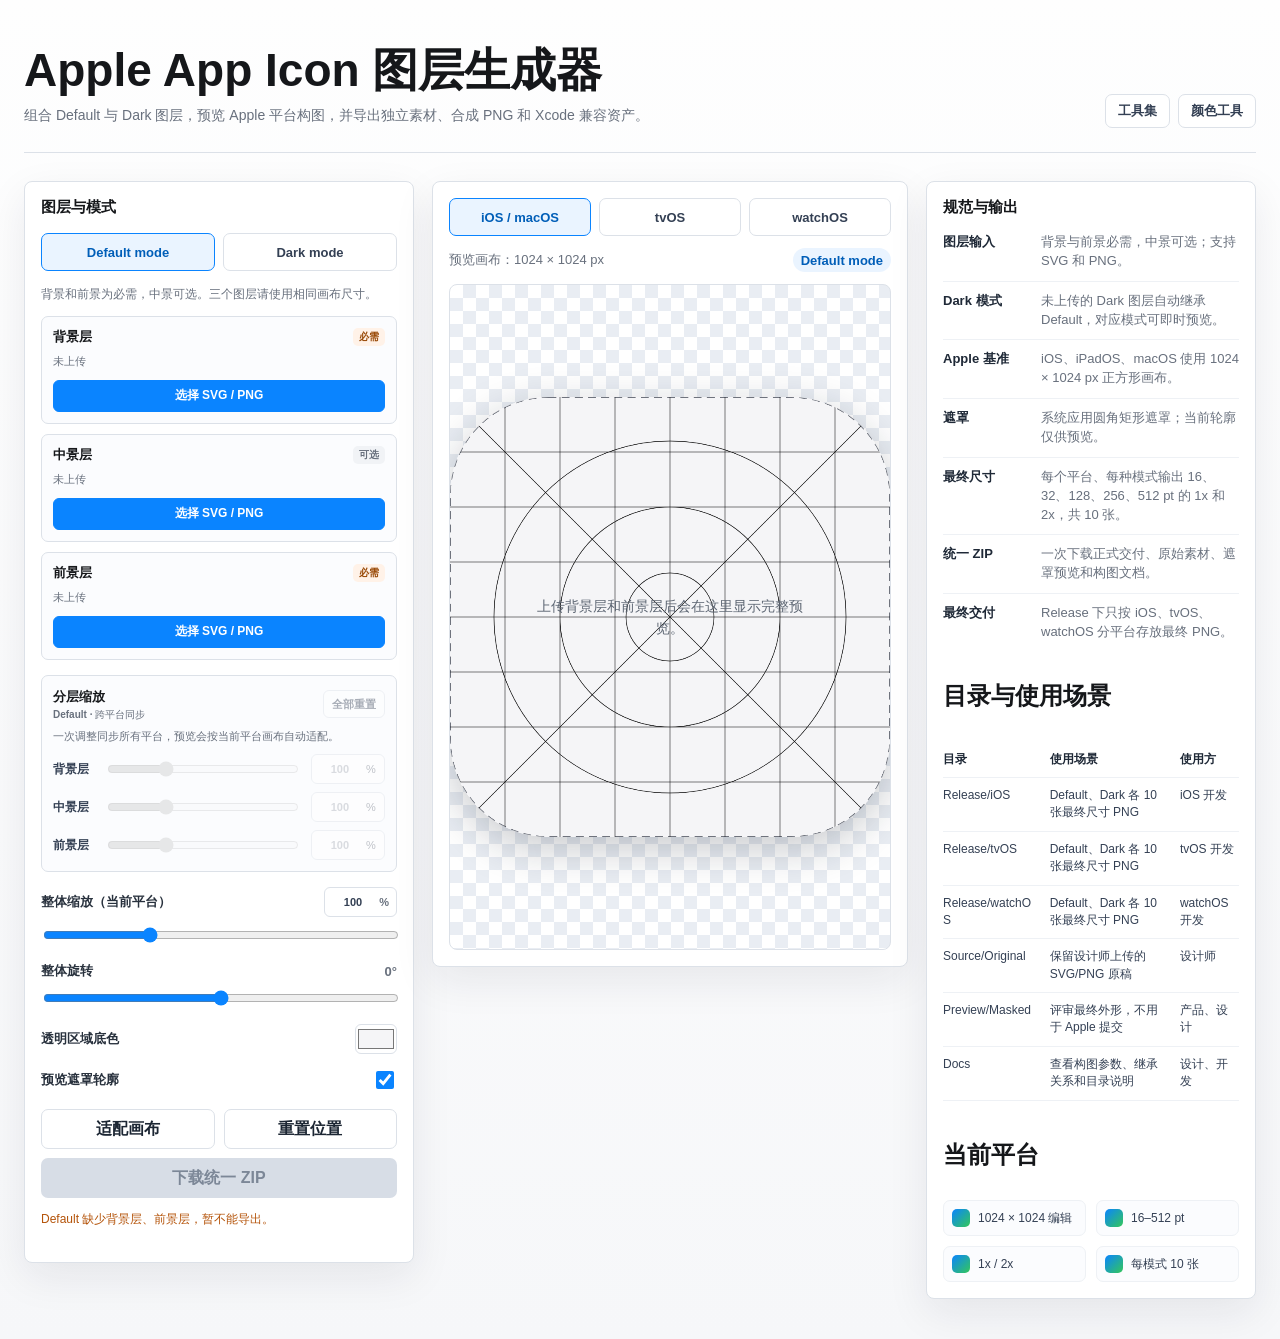
==== commit f6649afc: "Fix Release icon size matrix" ====
--- a/codex/index.html
+++ b/codex/index.html
@@ -978,8 +978,9 @@
             <li><b>Dark 模式</b><span>未上传的 Dark 图层自动继承 Default，对应模式可即时预览。</span></li>
             <li><b>Apple 基准</b><span id="specBase">iOS、iPadOS、macOS 使用 1024 × 1024 px 正方形画布。</span></li>
             <li><b>遮罩</b><span id="specMask">正式资产不预裁切；系统在设备上应用最终遮罩。</span></li>
+            <li><b>最终尺寸</b><span>每个平台、每种模式输出 16、32、128、256、512 pt 的 1x 和 2x，共 10 张。</span></li>
             <li><b>统一 ZIP</b><span>一次下载正式交付、原始素材、遮罩预览和构图文档。</span></li>
-            <li><b>最终交付</b><span>Release 下只按 iOS、tvOS、watchOS 分平台存放。</span></li>
+            <li><b>最终交付</b><span>Release 下只按 iOS、tvOS、watchOS 分平台存放最终 PNG。</span></li>
           </ul>
 
           <h2 class="subsection-title">目录与使用场景</h2>
@@ -988,9 +989,9 @@
               <tr><th>目录</th><th>使用场景</th><th>使用方</th></tr>
             </thead>
             <tbody>
-              <tr><td>Release/iOS</td><td>iOS 正式图、图层和 Xcode AppIcon</td><td>iOS 开发</td></tr>
-              <tr><td>Release/tvOS</td><td>tvOS 横向正式图和视差图层</td><td>tvOS 开发</td></tr>
-              <tr><td>Release/watchOS</td><td>watchOS 正式图和图层</td><td>watchOS 开发</td></tr>
+              <tr><td>Release/iOS</td><td>Default、Dark 各 10 张最终尺寸 PNG</td><td>iOS 开发</td></tr>
+              <tr><td>Release/tvOS</td><td>Default、Dark 各 10 张最终尺寸 PNG</td><td>tvOS 开发</td></tr>
+              <tr><td>Release/watchOS</td><td>Default、Dark 各 10 张最终尺寸 PNG</td><td>watchOS 开发</td></tr>
               <tr><td>Source/Original</td><td>保留设计师上传的 SVG/PNG 原稿</td><td>设计师</td></tr>
               <tr><td>Preview/Masked</td><td>评审最终外形，不用于 Apple 提交</td><td>产品、设计</td></tr>
               <tr><td>Docs</td><td>查看构图参数、继承关系和目录说明</td><td>设计、开发</td></tr>
@@ -1125,33 +1126,14 @@
         return Boolean(sources?.default?.background && sources?.default?.foreground);
       }
 
-      function iosContentsJson() {
-        return {
-          images: [
-            {
-              filename: 'AppIcon-Default-1024.png',
-              idiom: 'universal',
-              platform: 'ios',
-              size: '1024x1024'
-            },
-            {
-              appearances: [
-                {
-                  appearance: 'luminosity',
-                  value: 'dark'
-                }
-              ],
-              filename: 'AppIcon-Dark-1024.png',
-              idiom: 'universal',
-              platform: 'ios',
-              size: '1024x1024'
-            }
-          ],
-          info: {
-            author: 'xcode',
-            version: 1
-          }
-        };
+      function releaseIconVariants() {
+        const pointSizes = [16, 32, 128, 256, 512];
+        const scales = [1, 2];
+        return pointSizes.flatMap((pointSize) => scales.map((scale) => ({
+          pointSize,
+          scale,
+          pixelSize: pointSize * scale
+        })));
       }
 
       function pngUsesTransparency(bytes) {
@@ -1204,8 +1186,8 @@
         coverScaleForRotation,
         extensionForImage,
         fittedLayerRect,
-        iosContentsJson,
         pngUsesTransparency,
+        releaseIconVariants,
         requiredLayersReady,
         resolveLayer,
         sanitizeBaseName,
@@ -1229,8 +1211,8 @@
       coverScaleForRotation,
       extensionForImage,
       fittedLayerRect,
-      iosContentsJson,
       pngUsesTransparency,
+      releaseIconVariants,
       requiredLayersReady,
       resolveLayer,
       sanitizeBaseName,
@@ -1348,7 +1330,7 @@
         width: 1024,
         height: 1024,
         guide: 'square',
-        sizeLabels: ['1024 × 1024', '1:1 正方形', 'Default / Dark', '不透明 sRGB'],
+        sizeLabels: ['1024 × 1024 编辑', '16–512 pt', '1x / 2x', '每模式 10 张'],
         specBase: 'iOS、iPadOS、macOS 使用 1024 × 1024 px 正方形画布。',
         specMask: '系统应用圆角矩形遮罩；当前轮廓仅供预览。'
       },
@@ -1359,7 +1341,7 @@
         width: 800,
         height: 480,
         guide: 'tvos',
-        sizeLabels: ['800 × 480', '5:3 横向', '分层构图参考', '不透明 sRGB'],
+        sizeLabels: ['800 × 480 编辑', '16–512 pt', '1x / 2x', '每模式 10 张'],
         specBase: 'tvOS 使用 800 × 480 px 横向画布；正方形源图会居中裁切。',
         specMask: '系统可能在聚焦时裁切边缘；当前轮廓仅供构图预览。'
       },
@@ -1370,7 +1352,7 @@
         width: 1088,
         height: 1088,
         guide: 'watchos',
-        sizeLabels: ['1088 × 1088', '1:1 正方形', '圆形预览', '不透明 sRGB'],
+        sizeLabels: ['1088 × 1088 编辑', '16–512 pt', '1x / 2x', '每模式 10 张'],
         specBase: 'watchOS 使用 1088 × 1088 px 正方形设计画布。',
         specMask: '系统应用圆形遮罩；当前轮廓仅供预览。'
       }
@@ -1608,6 +1590,32 @@
         drawGuides(outputContext, width, height, platform);
       }
 
+      return output;
+    }
+
+    function renderReleaseIcon({ mode, platform, pixelSize }) {
+      if (!Number.isInteger(pixelSize) || pixelSize <= 0) {
+        throw new TypeError('导出像素尺寸必须是正整数。');
+      }
+
+      const platformIcon = renderIcon({ mode, platform });
+      const output = document.createElement('canvas');
+      output.width = pixelSize;
+      output.height = pixelSize;
+      const outputContext = canvasContext(output, true);
+      const scale = Math.min(pixelSize / platformIcon.width, pixelSize / platformIcon.height);
+      const width = platformIcon.width * scale;
+      const height = platformIcon.height * scale;
+      useHighQualitySmoothing(outputContext);
+      outputContext.fillStyle = state.backgroundColors[mode];
+      outputContext.fillRect(0, 0, pixelSize, pixelSize);
+      outputContext.drawImage(
+        platformIcon,
+        (pixelSize - width) / 2,
+        (pixelSize - height) / 2,
+        width,
+        height
+      );
       return output;
     }
 
@@ -2092,7 +2100,7 @@
       });
 
       return {
-        formatVersion: 3,
+        formatVersion: 4,
         artboard,
         modes,
         layerScaleBehavior: {
@@ -2100,8 +2108,9 @@
           backgroundFit: 'cover',
           middleAndForegroundFit: 'contain'
         },
+        releaseVariants: releaseIconVariants(),
         platformTransforms: state.transforms,
-        note: 'Release/iOS, Release/tvOS, and Release/watchOS contain platform-adapted final PNGs and layers. Add iOS AppIcon.appiconset to an Xcode asset catalog; use the platform layers for Icon Composer or a tvOS image stack as applicable.'
+        note: 'Release contains only final PNG icons. Each platform and appearance has 16, 32, 128, 256, and 512 pt variants at 1x and 2x.'
       };
     }
 
@@ -2122,34 +2131,21 @@
       return entries;
     }
 
-    async function flattenedReleaseEntries(prefix) {
+    async function releaseIconEntries(prefix) {
       const entries = [];
+      const variants = releaseIconVariants();
       for (const platform of Object.values(platforms)) {
         for (const mode of MODE_IDS) {
           const modeName = mode === 'dark' ? 'Dark' : 'Default';
-          const preview = renderIcon({ mode, platform });
-          entries.push({
-            path: `${prefix}${platform.releaseDirectory}/AppIcon-${modeName}-${platform.width}x${platform.height}.png`,
-            blob: await canvasToBlob(preview)
-          });
-        }
-      }
-      return entries;
-    }
-
-    async function preparedLayerEntries(prefix) {
-      const entries = [];
-      for (const platform of Object.values(platforms)) {
-        for (const mode of MODE_IDS) {
-          const modeName = mode === 'dark' ? 'Dark' : 'Default';
-          for (let index = 0; index < LAYER_IDS.length; index += 1) {
-            const layer = LAYER_IDS[index];
-            const prepared = renderPreparedLayer({ mode, platform, layer });
-            if (!prepared) continue;
-            const number = String(index + 1).padStart(2, '0');
+          for (const variant of variants) {
+            const icon = renderReleaseIcon({
+              mode,
+              platform,
+              pixelSize: variant.pixelSize
+            });
             entries.push({
-              path: `${prefix}${platform.releaseDirectory}/Layers/${modeName}/${number}-${layer}.png`,
-              blob: await canvasToBlob(prepared, { allowTransparency: layer !== 'background' })
+              path: `${prefix}${platform.releaseDirectory}/AppIcon-${modeName}-${variant.pointSize}pt@${variant.scale}x.png`,
+              blob: await canvasToBlob(icon)
             });
           }
         }
@@ -2172,42 +2168,20 @@
       return entries;
     }
 
-    async function xcodeEntries(prefix) {
-      const ios = platforms.ios;
-      const defaultIcon = renderIcon({ mode: 'default', platform: ios });
-      const darkIcon = renderIcon({ mode: 'dark', platform: ios });
-      const appIconPrefix = `${prefix}AppIcon.appiconset/`;
-      return [
-        {
-          path: `${appIconPrefix}AppIcon-Default-1024.png`,
-          blob: await canvasToBlob(defaultIcon)
-        },
-        {
-          path: `${appIconPrefix}AppIcon-Dark-1024.png`,
-          blob: await canvasToBlob(darkIcon)
-        },
-        {
-          path: `${appIconPrefix}Contents.json`,
-          blob: textBlob(JSON.stringify(iosContentsJson(), null, 2))
-        }
-      ];
-    }
-
     function packageReadme() {
       return [
         'Apple App Icon 统一交付包',
         '',
-        'Release：最终开发交付，仅按 iOS、tvOS、watchOS 三个平台分目录。正式 PNG 不预裁切，系统应用最终遮罩。',
+        'Release：最终开发交付，仅按 iOS、tvOS、watchOS 三个平台分目录，目录内只包含最终 PNG。',
+        '每个平台的 Default 与 Dark 各输出 10 张：16、32、128、256、512 pt 分别提供 1x 和 2x。',
+        '文件名中的 pt 与 @1x/@2x 用于匹配 Xcode 尺寸槽；同像素尺寸仍保留为不同文件，避免槽位混淆。',
         'Source/Original：设计师上传的原始 SVG/PNG；Dark 继承的图层会复制 Default 素材。',
         'Preview/Masked：模拟设备最终外形的透明 PNG，仅供评审与展示，不可作为 Apple 提交资产。',
         'Docs/composition.json：图层来源、继承关系、跨平台缩放、画布和整体变换参数。',
         'Docs/DIRECTORY-GUIDE.md：目录、使用场景和使用方说明。',
         '',
-        'Release/iOS/AppIcon.appiconset 可加入 Xcode Asset Catalog，包含 Default 与 Dark 1024 PNG。',
-        'Release 下各平台的 Layers 已应用网页构图参数；tvOS 图层可用于 Xcode image stack。',
-        '最新版 Xcode 可使用 Icon Composer 保存 AppIcon.icon；网页不生成 Apple 专用 .icon 文件。',
         'App Store 审核接收的是通过 Xcode 构建提交的 App，不直接接收本 ZIP。',
-        'tvOS 与 watchOS 的正式外形由系统处理，不要提交模拟遮罩预览图。'
+        '不要将 Source、Preview 或 Docs 中的文件放入 Xcode App Icon 尺寸槽。'
       ].join('\n');
     }
 
@@ -2217,9 +2191,9 @@
         '',
         '| 目录 | 使用场景 | 使用方 |',
         '| --- | --- | --- |',
-        '| `Release/iOS` | iOS 正式图、图层和 Xcode AppIcon | iOS 开发 |',
-        '| `Release/tvOS` | tvOS 横向正式图和视差图层 | tvOS 开发 |',
-        '| `Release/watchOS` | watchOS 正式图和图层 | watchOS 开发 |',
+        '| `Release/iOS` | Default、Dark 各 10 张最终尺寸 PNG | iOS 开发 |',
+        '| `Release/tvOS` | Default、Dark 各 10 张最终尺寸 PNG | tvOS 开发 |',
+        '| `Release/watchOS` | Default、Dark 各 10 张最终尺寸 PNG | watchOS 开发 |',
         '| `Source/Original` | 保留设计师上传的 SVG/PNG 原稿 | 设计师 |',
         '| `Preview/Masked` | 评审最终外形，不用于 Apple 提交 | 产品、设计 |',
         '| `Docs` | 查看构图参数、继承关系和目录说明 | 设计、开发 |'
@@ -2227,11 +2201,7 @@
     }
 
     async function releaseEntries() {
-      return [
-        ...(await flattenedReleaseEntries('Release/')),
-        ...(await preparedLayerEntries('Release/')),
-        ...(await xcodeEntries('Release/iOS/'))
-      ];
+      return releaseIconEntries('Release/');
     }
 
     async function exportZip() {
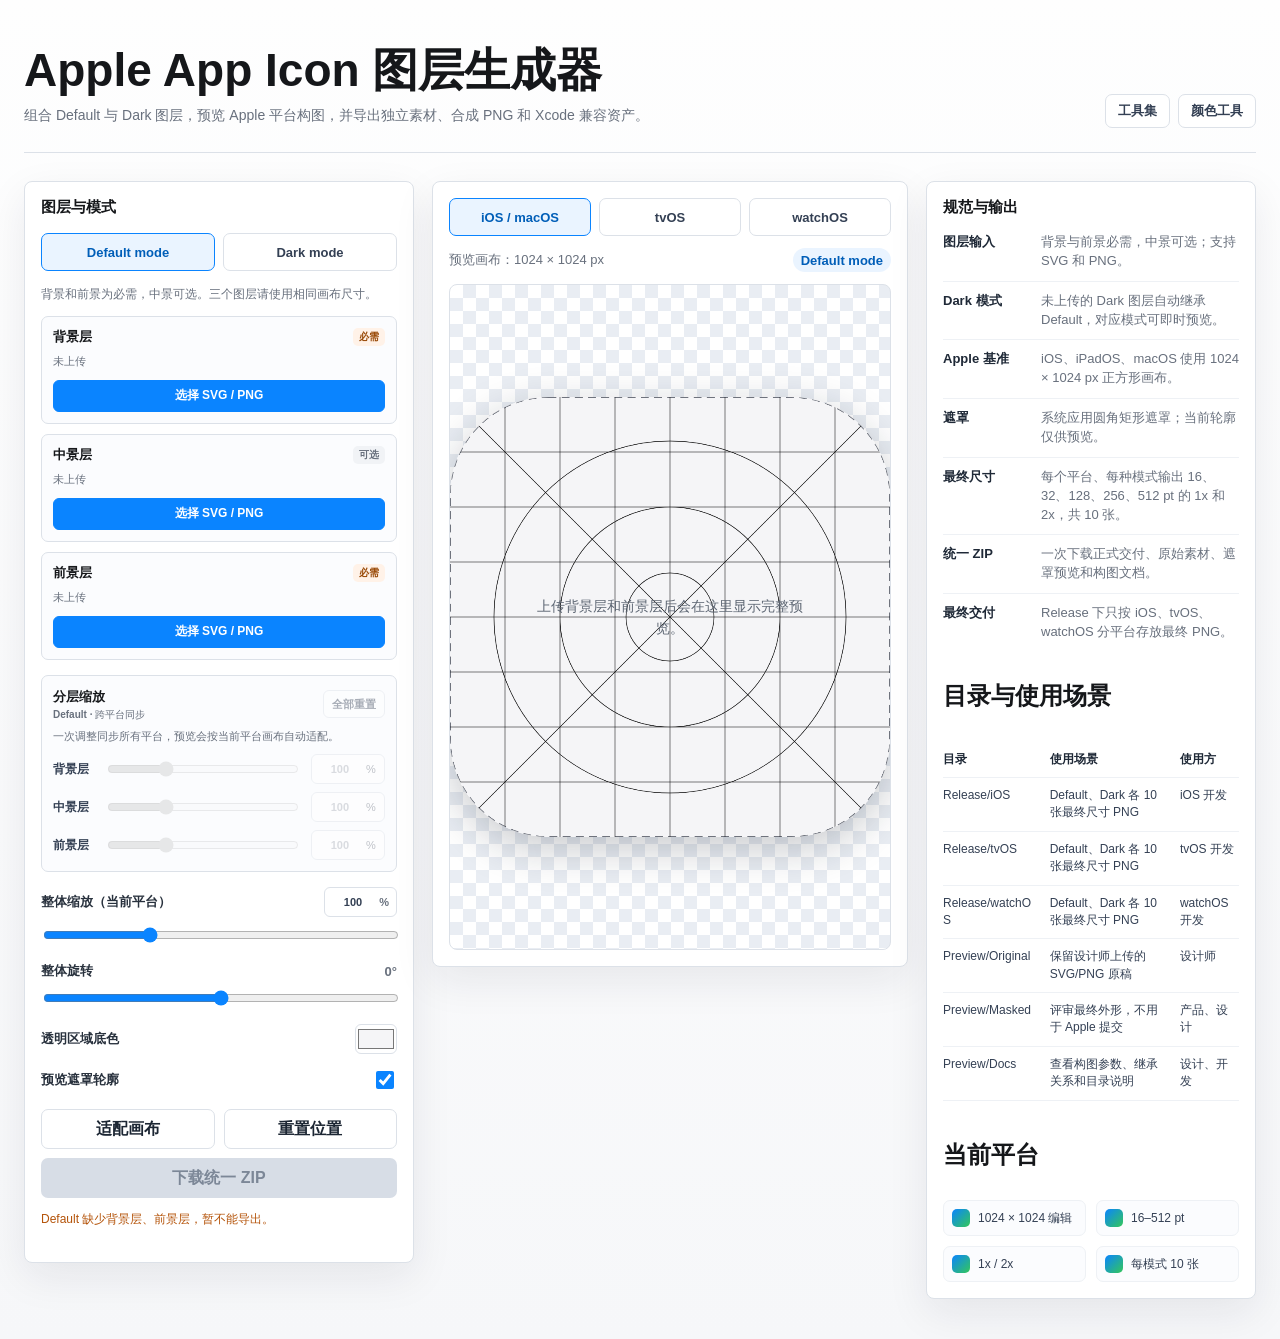
==== commit 7b70abe0: "Move design assets under Preview" ====
--- a/codex/index.html
+++ b/codex/index.html
@@ -992,9 +992,9 @@
               <tr><td>Release/iOS</td><td>Default、Dark 各 10 张最终尺寸 PNG</td><td>iOS 开发</td></tr>
               <tr><td>Release/tvOS</td><td>Default、Dark 各 10 张最终尺寸 PNG</td><td>tvOS 开发</td></tr>
               <tr><td>Release/watchOS</td><td>Default、Dark 各 10 张最终尺寸 PNG</td><td>watchOS 开发</td></tr>
-              <tr><td>Source/Original</td><td>保留设计师上传的 SVG/PNG 原稿</td><td>设计师</td></tr>
+              <tr><td>Preview/Original</td><td>保留设计师上传的 SVG/PNG 原稿</td><td>设计师</td></tr>
               <tr><td>Preview/Masked</td><td>评审最终外形，不用于 Apple 提交</td><td>产品、设计</td></tr>
-              <tr><td>Docs</td><td>查看构图参数、继承关系和目录说明</td><td>设计、开发</td></tr>
+              <tr><td>Preview/Docs</td><td>查看构图参数、继承关系和目录说明</td><td>设计、开发</td></tr>
             </tbody>
           </table>
 
@@ -1215,7 +1215,6 @@
       releaseIconVariants,
       requiredLayersReady,
       resolveLayer,
-      sanitizeBaseName,
       sourceCropPercent
     } = window.IconCore;
 
@@ -1295,7 +1294,6 @@
     const state = {
       modeId: 'default',
       platformId: 'ios',
-      fileName: 'app-icon',
       sources: {
         default: makeLayerSlots(),
         dark: makeLayerSlots()
@@ -1909,7 +1907,6 @@
           extension: extensionForImage(file)
         };
         if (mode === 'default' && layer === 'background') {
-          state.fileName = sanitizeBaseName(file.name);
           MODE_IDS.forEach((modeId) => {
             state.layerScales[modeId] = makeLayerScales();
             Object.keys(platforms).forEach((platformId) => {
@@ -2090,7 +2087,7 @@
           const exportedName = `${String(LAYER_IDS.indexOf(layer) + 1).padStart(2, '0')}-${layer}.${effective?.extension || 'png'}`;
           modes[mode].layers[layer] = effective ? {
             sourceFile: effective.file.name,
-            exportedAs: `Source/Original/${modeName}/${exportedName}`,
+            exportedAs: `Preview/Original/${modeName}/${exportedName}`,
             inheritedFrom: mode === 'dark' && !direct ? 'default' : null,
             width: effective.image.naturalWidth,
             height: effective.image.naturalHeight,
@@ -2114,7 +2111,7 @@
       };
     }
 
-    function sourceLayerEntries(prefix) {
+    function originalPreviewEntries(prefix) {
       const entries = [];
       MODE_IDS.forEach((mode) => {
         LAYER_IDS.forEach((layer, index) => {
@@ -2175,13 +2172,13 @@
         'Release：最终开发交付，仅按 iOS、tvOS、watchOS 三个平台分目录，目录内只包含最终 PNG。',
         '每个平台的 Default 与 Dark 各输出 10 张：16、32、128、256、512 pt 分别提供 1x 和 2x。',
         '文件名中的 pt 与 @1x/@2x 用于匹配 Xcode 尺寸槽；同像素尺寸仍保留为不同文件，避免槽位混淆。',
-        'Source/Original：设计师上传的原始 SVG/PNG；Dark 继承的图层会复制 Default 素材。',
+        'Preview/Original：设计师上传的原始 SVG/PNG；Dark 继承的图层会复制 Default 素材。',
         'Preview/Masked：模拟设备最终外形的透明 PNG，仅供评审与展示，不可作为 Apple 提交资产。',
-        'Docs/composition.json：图层来源、继承关系、跨平台缩放、画布和整体变换参数。',
-        'Docs/DIRECTORY-GUIDE.md：目录、使用场景和使用方说明。',
+        'Preview/Docs/composition.json：图层来源、继承关系、跨平台缩放、画布和整体变换参数。',
+        'Preview/Docs/DIRECTORY-GUIDE.md：目录、使用场景和使用方说明。',
         '',
         'App Store 审核接收的是通过 Xcode 构建提交的 App，不直接接收本 ZIP。',
-        '不要将 Source、Preview 或 Docs 中的文件放入 Xcode App Icon 尺寸槽。'
+        '不要将 Preview 中的文件放入 Xcode App Icon 尺寸槽。'
       ].join('\n');
     }
 
@@ -2194,9 +2191,9 @@
         '| `Release/iOS` | Default、Dark 各 10 张最终尺寸 PNG | iOS 开发 |',
         '| `Release/tvOS` | Default、Dark 各 10 张最终尺寸 PNG | tvOS 开发 |',
         '| `Release/watchOS` | Default、Dark 各 10 张最终尺寸 PNG | watchOS 开发 |',
-        '| `Source/Original` | 保留设计师上传的 SVG/PNG 原稿 | 设计师 |',
+        '| `Preview/Original` | 保留设计师上传的 SVG/PNG 原稿 | 设计师 |',
         '| `Preview/Masked` | 评审最终外形，不用于 Apple 提交 | 产品、设计 |',
-        '| `Docs` | 查看构图参数、继承关系和目录说明 | 设计、开发 |'
+        '| `Preview/Docs` | 查看构图参数、继承关系和目录说明 | 设计、开发 |'
       ].join('\n');
     }
 
@@ -2213,23 +2210,23 @@
       try {
         const entries = await releaseEntries();
         entries.push(
-          ...sourceLayerEntries('Source/Original/'),
+          ...originalPreviewEntries('Preview/Original/'),
           ...(await maskedPreviewEntries('Preview/Masked/')),
           {
-            path: 'Docs/composition.json',
+            path: 'Preview/Docs/composition.json',
             blob: textBlob(JSON.stringify(compositionManifest(), null, 2))
           },
           {
-            path: 'Docs/README.txt',
+            path: 'Preview/Docs/README.txt',
             blob: textBlob(`${packageReadme()}\n`, 'text/plain;charset=utf-8')
           },
           {
-            path: 'Docs/DIRECTORY-GUIDE.md',
+            path: 'Preview/Docs/DIRECTORY-GUIDE.md',
             blob: textBlob(`${directoryGuide()}\n`, 'text/markdown;charset=utf-8')
           }
         );
         const zip = await createZip(entries);
-        downloadBlob(zip, `${state.fileName}-apple-icon.zip`);
+        downloadBlob(zip, 'AppIcon.zip');
         setStatus('统一 ZIP 已生成。', 'success');
       } catch (error) {
         console.error(error);
